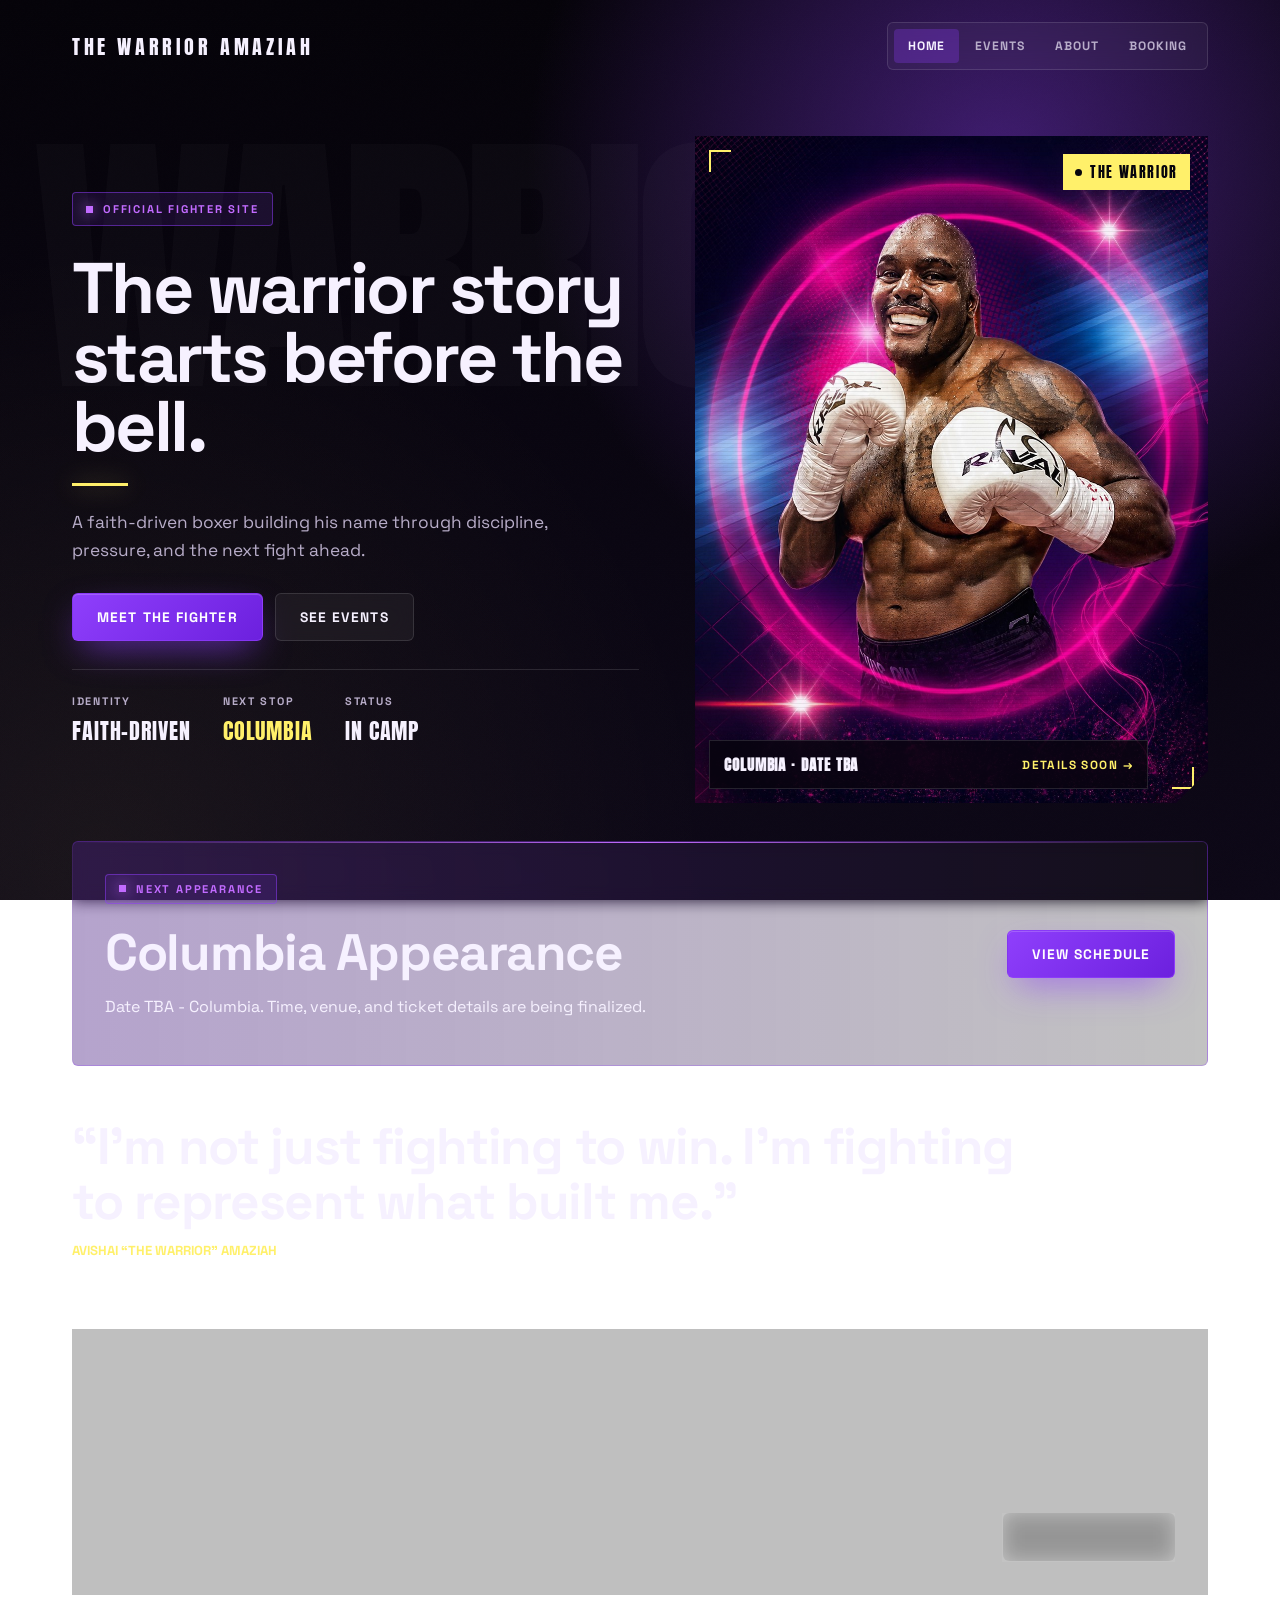
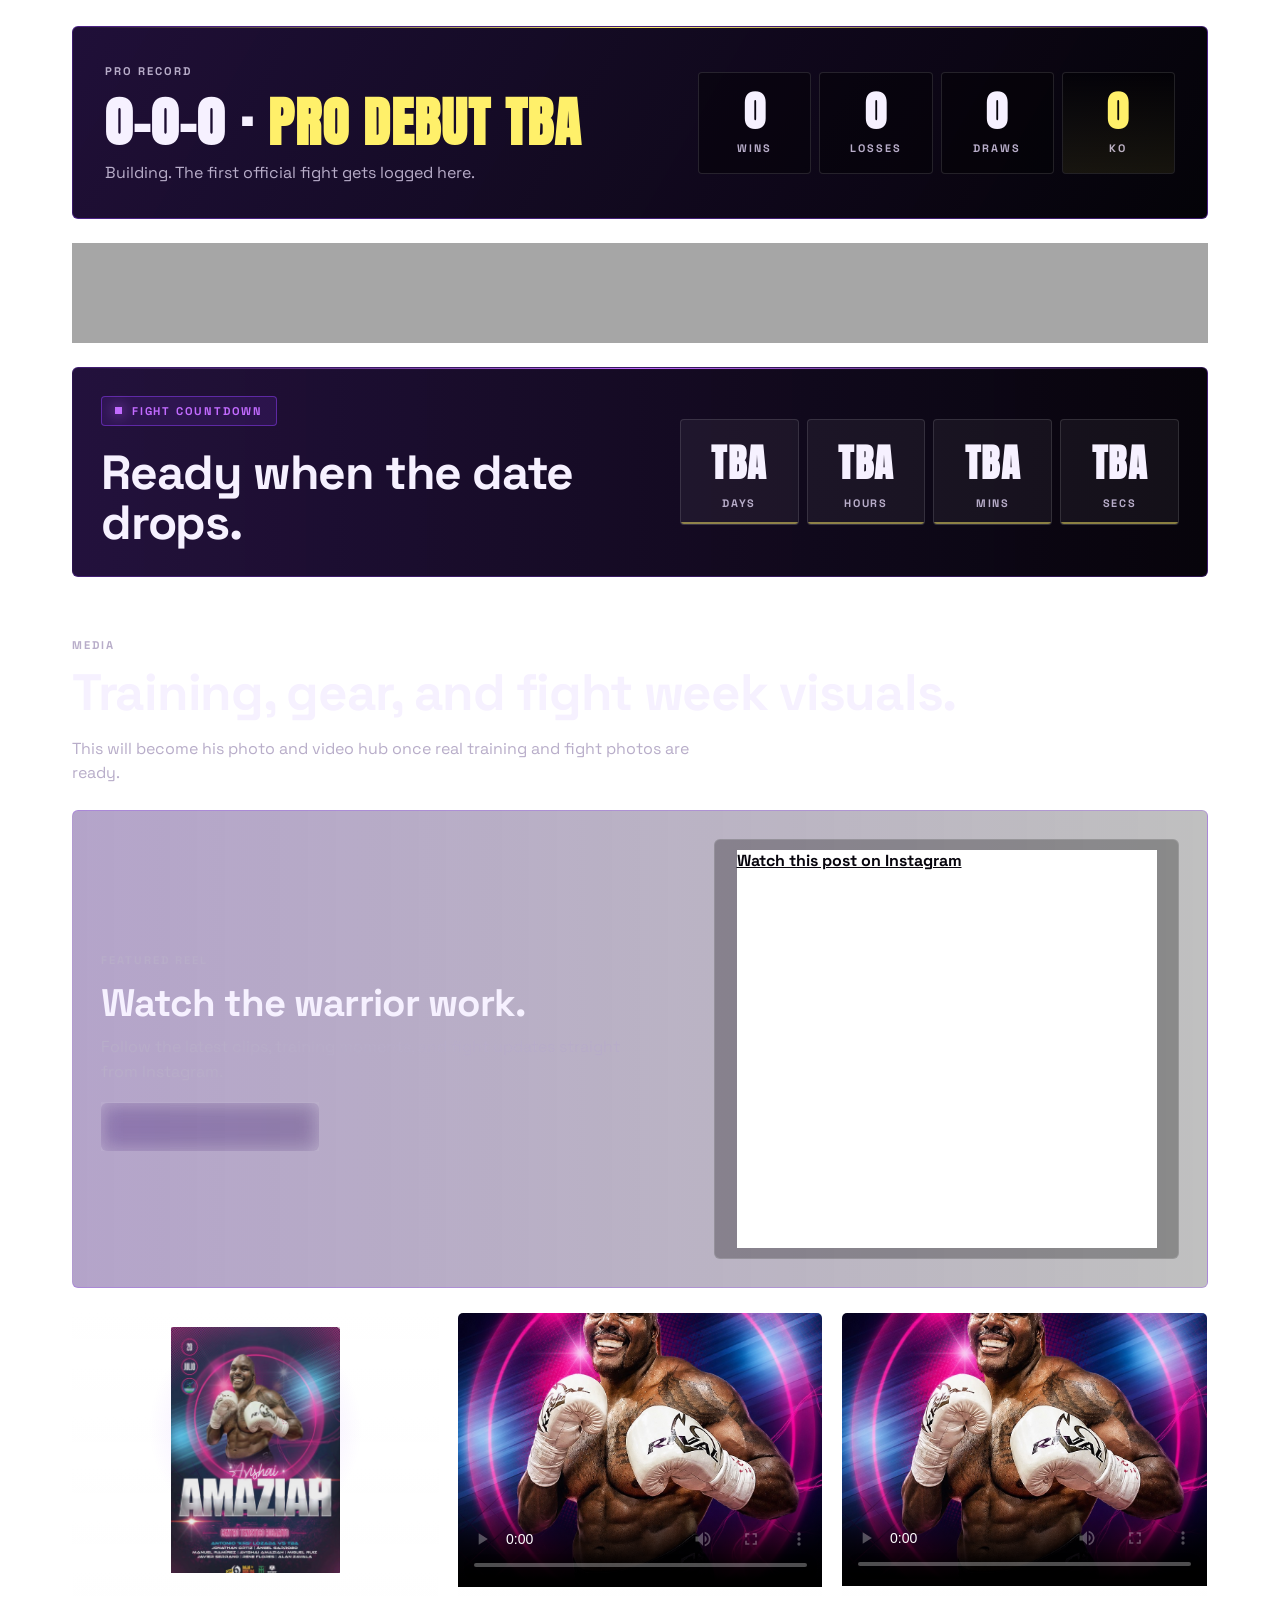
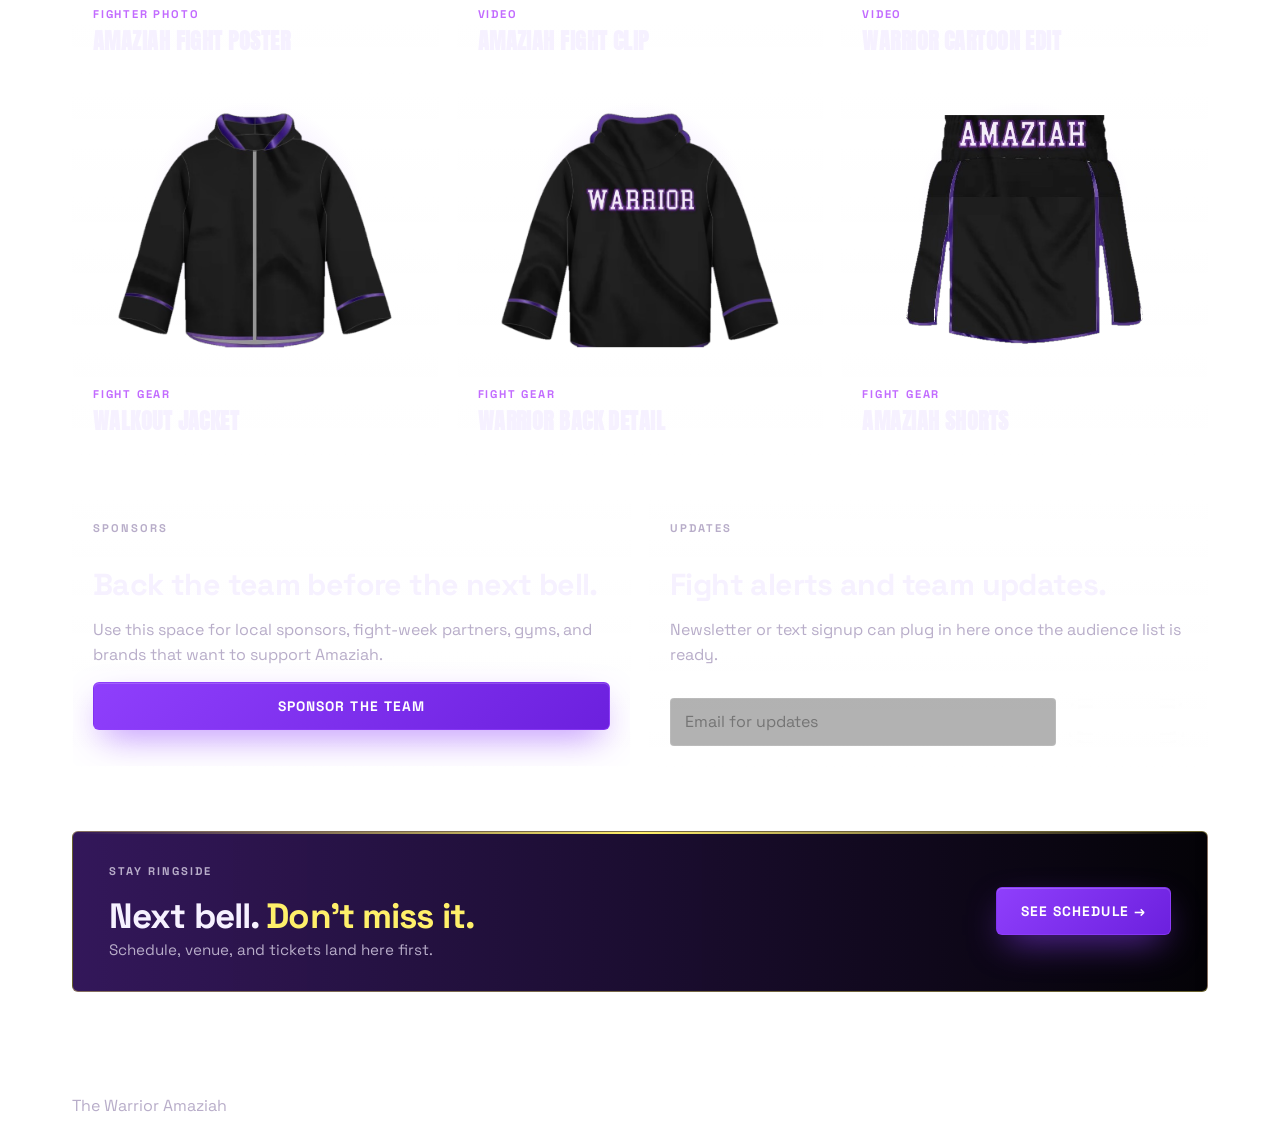
==== index.html @ 8a99f707 "Add clearer Amaziah hero image" ====
<!doctype html>
<html lang="en">
  <head>
    <meta charset="utf-8">
    <meta name="viewport" content="width=device-width, initial-scale=1">
    <title>The Warrior Amaziah | Official Fighter Site</title>
    <meta name="description" content="Official site for The Warrior Amaziah. Upcoming fights, appearances, and booking.">
    <meta property="og:title" content="The Warrior Amaziah | Official Fighter Site">
    <meta property="og:description" content="Follow The Warrior Amaziah for fights, appearances, and booking.">
    <meta property="og:type" content="website">
    <meta property="og:url" content="https://thewarrioramaziah.com/">
    <meta property="og:image" content="https://thewarrioramaziah.com/assets/avishai-amaziah-hero-clear.jpg">
    <meta name="twitter:card" content="summary_large_image">
    <link rel="stylesheet" href="styles.css">
    <script src="site-data.js" defer></script>
    <script src="script.js" defer></script>
  </head>
  <body data-page="home">
    <header class="site-header">
      <a class="brand" href="index.html" data-brand>The Warrior Amaziah</a>
      <nav aria-label="Primary navigation">
        <a href="index.html" aria-current="page">Home</a>
        <a href="events.html">Events</a>
        <a href="about.html">About</a>
        <a href="contact.html">Booking</a>
      </nav>
    </header>

    <main>
      <section class="hero">
        <div class="hero-copy">
          <p class="eyebrow">Official fighter site</p>
          <h1 data-hero-title>The warrior story starts before the bell.</h1>
          <div class="rule"></div>
          <p data-hero-copy>
            A faith-driven boxer building his name through discipline, pressure, and the next fight ahead.
          </p>
          <div class="hero-actions">
            <a class="button primary" href="about.html">Meet the Fighter</a>
            <a class="button ghost" href="events.html">See Events</a>
          </div>
          <div class="meta-row" data-hero-meta></div>
        </div>
        <div class="hero-media" aria-label="Avishai Amaziah fighter portrait">
          <span class="corner-tl" aria-hidden="true"></span>
          <span class="corner-br" aria-hidden="true"></span>
          <span class="live-badge">The Warrior</span>
          <img class="fighter-poster-image" src="assets/avishai-amaziah-hero-clear.jpg" alt="Avishai Amaziah wearing boxing gloves">
          <span data-hero-footplate></span>
        </div>
      </section>

      <section class="split-band priority-event">
        <div>
          <p class="eyebrow">Next appearance</p>
          <h2 data-next-event-title>Columbia appearance TBA</h2>
          <p data-next-event-copy>
            Date and time are being finalized. Check back for tickets and pop-up details.
          </p>
        </div>
        <a class="button primary" href="events.html">View Schedule</a>
      </section>

      <section class="fighter-quote" aria-label="Fighter quote">
        <blockquote>
          “I’m not just fighting to win. I’m fighting to represent what built me.”
        </blockquote>
        <span>Avishai “The Warrior” Amaziah</span>
      </section>

      <section class="story-band">
        <div>
          <p class="eyebrow muted">About the fighter</p>
          <h2>Built on faith. Tested under pressure.</h2>
        </div>
        <p>
          From training days to fight night, this is where fans follow the work, the mission, and the rise.
        </p>
        <a class="button secondary" href="about.html">Read His Story</a>
      </section>

      <section class="record-card" data-record aria-label="Fight record">
        <div data-record-copy></div>
        <div class="record-grid" data-record-grid></div>
      </section>

      <section class="stats-strip" data-stats aria-label="Fighter stats"></section>

      <section class="countdown-band">
        <div>
          <p class="eyebrow">Fight countdown</p>
          <h2>Ready when the date drops.</h2>
        </div>
        <div class="countdown" data-countdown aria-label="Countdown to next event"></div>
      </section>

      <section class="section-intro">
        <p class="eyebrow muted">Media</p>
        <h2>Training, gear, and fight week visuals.</h2>
        <p class="section-note">This will become his photo and video hub once real training and fight photos are ready.</p>
      </section>
      <section class="featured-reel" aria-label="Featured Instagram reel">
        <div>
          <p class="eyebrow muted">Featured Reel</p>
          <h2>Watch the warrior work.</h2>
          <p>Follow the latest clips, training moments, and fight updates straight from Instagram.</p>
          <a class="button secondary" href="https://www.instagram.com/p/C0vFBKnrQHZ/" target="_blank" rel="noopener">Watch on Instagram</a>
        </div>
        <div class="reel-embed">
          <blockquote class="instagram-media" data-instgrm-captioned data-instgrm-permalink="https://www.instagram.com/p/C0vFBKnrQHZ/" data-instgrm-version="14">
            <a href="https://www.instagram.com/p/C0vFBKnrQHZ/" target="_blank" rel="noopener">Watch this post on Instagram</a>
          </blockquote>
        </div>
      </section>
      <section class="media-grid" data-media aria-label="Media gallery"></section>

      <section class="cta-grid" aria-label="Booking and updates">
        <article>
          <p class="eyebrow muted">Sponsors</p>
          <h2>Back the team before the next bell.</h2>
          <p>Use this space for local sponsors, fight-week partners, gyms, and brands that want to support Amaziah.</p>
          <a class="button primary" href="contact.html">Sponsor the Team</a>
        </article>
        <article>
          <p class="eyebrow muted">Updates</p>
          <h2>Fight alerts and team updates.</h2>
          <p>Newsletter or text signup can plug in here once the audience list is ready.</p>
          <form class="signup-form" action="#" aria-label="Fight updates signup">
            <input type="email" placeholder="Email for updates" aria-label="Email for updates">
            <button class="button secondary" type="submit">Join List</button>
          </form>
        </article>
      </section>

      <section class="bell-strip" aria-label="Next event reminder">
        <div class="copy">
          <p class="eyebrow muted">Stay Ringside</p>
          <h2>Next bell. <span class="accent">Don't miss it.</span></h2>
          <p>Schedule, venue, and tickets land here first.</p>
        </div>
        <a class="button primary" href="events.html">See Schedule →</a>
      </section>
    </main>

    <footer class="site-footer">
      <span data-brand>The Warrior Amaziah</span>
      <div class="social-links" data-socials></div>
    </footer>
    <script async src="https://www.instagram.com/embed.js"></script>
  </body>
</html>
---- styles.css ----
@import url('https://fonts.googleapis.com/css2?family=Inter:wght@400;500;600;700;800;900&family=Anton&family=Space+Grotesk:wght@400;500;600;700&display=swap');

:root {
  --bg: #07050d;
  --panel: #12101b;
  --panel-2: #1b1628;
  --text: #f6f1ff;
  --muted: #b8adc9;
  --purple: #8f3ffc;
  --violet: #c26bff;
  --line: rgba(255, 255, 255, 0.12);
  --hot: #fff06a;
  --display: 'Anton', Impact, sans-serif;
  --body: 'Space Grotesk', Inter, ui-sans-serif, system-ui, -apple-system, sans-serif;
}

* { box-sizing: border-box; }
html, body { margin: 0; padding: 0; }

body {
  background:
    radial-gradient(circle at 78% 18%, rgba(143, 63, 252, 0.42), transparent 38%),
    radial-gradient(circle at 8% 95%, rgba(255, 240, 106, 0.06), transparent 42%),
    linear-gradient(180deg, #050309 0%, #0a0612 60%, #0d0817 100%);
  background-attachment: fixed;
  color: var(--text);
  font-family: var(--body);
  letter-spacing: 0;
  min-height: 100vh;
  position: relative;
}

body::before {
  content: '';
  position: fixed;
  inset: 0;
  background-image: url("data:image/svg+xml;utf8,<svg xmlns='http://www.w3.org/2000/svg' width='200' height='200'><filter id='n'><feTurbulence type='fractalNoise' baseFrequency='1.5' stitchTiles='stitch'/></filter><rect width='200' height='200' filter='url(%23n)' opacity='0.5'/></svg>");
  opacity: 0.04;
  pointer-events: none;
  mix-blend-mode: overlay;
  z-index: 1;
}

a { color: inherit; }
img { display: block; max-width: 100%; }

.site-header,
.site-footer {
  align-items: center;
  display: flex;
  flex-wrap: wrap;
  gap: 16px;
  justify-content: space-between;
  margin: 0 auto;
  max-width: 1180px;
  padding: 22px;
  width: 100%;
  position: relative;
  z-index: 5;
}

.brand {
  font-family: var(--display);
  font-size: 1.25rem;
  font-weight: 400;
  letter-spacing: 0.18em;
  text-decoration: none;
  text-transform: uppercase;
}

nav {
  display: flex;
  flex-wrap: wrap;
  gap: 2px;
  justify-content: flex-end;
  padding: 6px;
  background: rgba(255, 255, 255, 0.04);
  border: 1px solid var(--line);
  border-radius: 6px;
  backdrop-filter: blur(10px);
}

nav a {
  color: var(--muted);
  font-size: 0.76rem;
  font-weight: 700;
  letter-spacing: 0.08em;
  text-transform: uppercase;
  text-decoration: none;
  padding: 9px 14px;
  border-radius: 4px;
  transition: background 0.2s, color 0.2s;
}

nav a:hover,
nav a[aria-current="page"] {
  background: rgba(143, 63, 252, 0.28);
  color: var(--text);
}

.site-footer {
  border-top: 1px solid var(--line);
  color: var(--muted);
  margin-top: 40px;
}

.site-footer a,
.social-links a {
  color: var(--muted);
  font-size: 0.85rem;
  font-weight: 600;
  letter-spacing: 0.04em;
  text-decoration: none;
}

.site-footer a:hover,
.social-links a:hover { color: var(--text); }

.social-links { display: flex; flex-wrap: wrap; gap: 18px; }

main {
  margin: 0 auto;
  max-width: 1180px;
  padding: 0 22px 40px;
  position: relative;
  z-index: 2;
}

body[data-page] main::before {
  position: absolute;
  top: 60px;
  left: -1.5%;
  font-family: var(--display);
  font-size: clamp(8rem, 22vw, 22rem);
  line-height: 0.82;
  letter-spacing: -0.045em;
  color: rgba(255, 255, 255, 0.025);
  text-transform: uppercase;
  pointer-events: none;
  white-space: nowrap;
  z-index: 0;
}
body[data-page="home"] main::before { content: 'WARRIOR'; }
body[data-page="about"] main::before { content: 'STORY'; }
body[data-page="events"] main::before { content: 'BELL'; }
body[data-page="contact"] main::before { content: 'BOOK'; }

.hero {
  align-items: center;
  display: grid;
  gap: 56px;
  grid-template-columns: minmax(0, 1.05fr) minmax(280px, 0.95fr);
  min-height: calc(72vh - 60px);
  padding: 44px 0 24px;
  position: relative;
  z-index: 2;
}

.hero h1,
.page-hero h1,
.about-layout h1 {
  font-family: var(--body);
  font-size: clamp(2.8rem, 5.6vw, 5rem);
  font-weight: 700;
  line-height: 0.96;
  letter-spacing: -0.035em;
  margin: 0 0 22px;
  max-width: 820px;
}

.hero p,
.page-hero p,
.about-layout p {
  color: var(--muted);
  font-size: 1.08rem;
  line-height: 1.65;
  max-width: 480px;
  margin: 0 0 28px;
}
.about-layout p { max-width: 580px; }

.rule {
  display: block;
  width: 56px;
  height: 3px;
  background: var(--hot);
  margin: 0 0 22px;
  box-shadow: 0 0 24px rgba(255, 240, 106, 0.45);
}

.page-hero h1::after,
.about-layout h1::after {
  content: '';
  display: block;
  width: 56px;
  height: 3px;
  background: var(--hot);
  margin: 22px 0 0;
  box-shadow: 0 0 24px rgba(255, 240, 106, 0.45);
}

.eyebrow {
  display: inline-flex;
  align-items: center;
  gap: 10px;
  padding: 7px 13px;
  background: rgba(143, 63, 252, 0.12);
  border: 1px solid rgba(143, 63, 252, 0.5);
  border-radius: 4px;
  font-family: var(--body);
  font-size: 0.7rem !important;
  font-weight: 700 !important;
  letter-spacing: 0.16em;
  text-transform: uppercase;
  color: var(--violet) !important;
  margin: 0 0 22px;
}
.eyebrow::before {
  content: '';
  width: 7px;
  height: 7px;
  background: var(--violet);
  box-shadow: 0 0 14px var(--violet);
  animation: pulse 1.6s ease-in-out infinite;
}

.eyebrow.muted {
  display: inline-block;
  background: transparent;
  border: none;
  border-radius: 0;
  padding: 0;
  letter-spacing: 0.18em;
  color: var(--muted) !important;
  margin: 0 0 14px;
}
.eyebrow.muted::before { display: none; }

@keyframes pulse {
  0%, 100% { opacity: 1; }
  50% { opacity: 0.4; }
}

.hero-media {
  position: relative;
  aspect-ratio: 4/5.2;
  background: #0a0612;
  clip-path: polygon(0 0, 100% 0, 100% calc(100% - 32px), calc(100% - 32px) 100%, 0 100%);
  overflow: visible;
  border: none;
}
.hero-media::before {
  content: '';
  position: absolute;
  inset: -3px;
  background: linear-gradient(140deg, var(--purple) 0%, transparent 35%, transparent 70%, var(--hot) 100%);
  opacity: 0.55;
  filter: blur(50px);
  z-index: -1;
}
.hero-media img {
  background: #111;
  min-height: 420px;
  object-fit: cover;
  width: 100%;
  height: 100%;
  position: relative;
  z-index: 0;
}
.hero-media img.fighter-poster-image {
  object-position: center center;
}
.hero-media::after {
  content: '';
  position: absolute;
  inset: 0;
  background: repeating-linear-gradient(0deg, transparent 0, transparent 3px, rgba(0,0,0,0.16) 3px, rgba(0,0,0,0.16) 4px);
  mix-blend-mode: multiply;
  opacity: 0.4;
  pointer-events: none;
  z-index: 1;
  clip-path: polygon(0 0, 100% 0, 100% calc(100% - 32px), calc(100% - 32px) 100%, 0 100%);
}
.hero-media .corner-tl,
.hero-media .corner-br {
  position: absolute;
  width: 22px;
  height: 22px;
  border: 2px solid var(--hot);
  z-index: 3;
  pointer-events: none;
}
.hero-media .corner-tl { top: 14px; left: 14px; border-right: none; border-bottom: none; }
.hero-media .corner-br { bottom: 14px; right: 14px; border-left: none; border-top: none; }

.hero-media .live-badge {
  position: absolute;
  top: 18px;
  right: 18px;
  padding: 8px 12px;
  background: var(--hot);
  color: #07050d;
  font-family: var(--display);
  font-size: 0.85rem;
  letter-spacing: 0.12em;
  text-transform: uppercase;
  z-index: 4;
  display: inline-flex;
  align-items: center;
  gap: 8px;
  border: none;
}
.hero-media .live-badge::before {
  content: '';
  width: 7px;
  height: 7px;
  background: #07050d;
  border-radius: 50%;
  animation: pulse 1.2s ease-in-out infinite;
}
.hero-media > span:not(.corner-tl):not(.corner-br):not(.live-badge) {
  position: absolute;
  bottom: 14px;
  left: 14px;
  right: 60px;
  padding: 12px 14px;
  background: rgba(7, 5, 13, 0.78);
  border: 1px solid rgba(255,255,255,0.12);
  backdrop-filter: blur(20px);
  z-index: 4;
  font-family: var(--display);
  font-size: 0.95rem;
  letter-spacing: 0.06em;
  text-transform: uppercase;
  color: var(--text);
  text-align: left;
  display: flex;
  justify-content: space-between;
  align-items: center;
  gap: 10px;
}
.hero-media > span > a {
  color: var(--hot);
  font-family: var(--body);
  font-size: 0.74rem;
  font-weight: 800;
  letter-spacing: 0.12em;
  text-decoration: none;
}

.meta-row {
  display: flex;
  gap: 32px;
  margin-top: 28px;
  padding-top: 24px;
  border-top: 1px solid var(--line);
  flex-wrap: wrap;
}
.meta-item .k {
  display: block;
  color: var(--muted);
  font-size: 0.68rem;
  font-weight: 700;
  letter-spacing: 0.16em;
  text-transform: uppercase;
  margin-bottom: 6px;
}
.meta-item .v {
  display: block;
  font-family: var(--display);
  font-size: 1.4rem;
  letter-spacing: 0.04em;
  text-transform: uppercase;
}
.meta-item .v.hot { color: var(--hot); }

.hero-actions {
  display: flex;
  flex-wrap: wrap;
  gap: 12px;
}

.button {
  align-items: center;
  border: 1px solid var(--line);
  border-radius: 6px;
  display: inline-flex;
  font-family: var(--body);
  font-weight: 700;
  font-size: 0.86rem;
  letter-spacing: 0.08em;
  text-transform: uppercase;
  justify-content: center;
  min-height: 48px;
  padding: 0 24px;
  text-decoration: none;
  transition: transform 0.2s, box-shadow 0.2s, background 0.2s, border-color 0.2s;
  cursor: pointer;
}

.primary {
  background: linear-gradient(135deg, var(--purple), #6c20de);
  border: 1px solid rgba(143, 63, 252, 0.6);
  color: #ffffff;
  box-shadow:
    0 14px 36px -10px rgba(143, 63, 252, 0.7),
    inset 0 1px 0 rgba(255,255,255,0.18);
}
.primary:hover { transform: translateY(-2px); }

.ghost,
.secondary {
  background: rgba(255, 255, 255, 0.05);
  color: var(--text);
  backdrop-filter: blur(10px);
}
.ghost:hover,
.secondary:hover {
  background: rgba(255, 255, 255, 0.1);
  border-color: rgba(194, 107, 255, 0.4);
}

.preview-badge {
  align-items: center;
  background: rgba(143, 63, 252, 0.18);
  border: 1px solid rgba(143, 63, 252, 0.55);
  border-radius: 4px;
  color: var(--text);
  display: inline-flex;
  font-weight: 700;
  font-size: 0.72rem;
  letter-spacing: 0.14em;
  text-transform: uppercase;
  justify-content: center;
  min-height: 36px;
  padding: 0 12px;
}

.pronunciation-card {
  display: inline-flex;
  align-items: center;
  gap: 12px;
  flex-wrap: wrap;
  padding: 10px 12px 10px 16px;
  background: rgba(143, 63, 252, 0.1);
  border: 1px solid rgba(143, 63, 252, 0.4);
  border-radius: 6px;
  margin: 0 0 24px;
}
.pronunciation-card span {
  color: var(--text);
  font-size: 0.88rem;
  letter-spacing: 0.02em;
}
.pronunciation-card small {
  color: var(--muted);
  flex-basis: 100%;
  font-size: 0.78rem;
  line-height: 1.45;
  max-width: 620px;
}
.pronunciation-card button.button {
  min-height: 36px;
  padding: 0 14px;
  font-size: 0.7rem;
  letter-spacing: 0.1em;
}

.bio-copy {
  white-space: pre-line;
  max-width: 640px !important;
  font-size: 1rem;
  line-height: 1.75;
}

.section-intro,
.page-hero {
  margin-top: 56px;
  position: relative;
  z-index: 2;
}
.page-hero p { margin-top: 18px; }

.section-note {
  color: var(--muted);
  font-size: 1rem;
  line-height: 1.55;
  margin: 16px 0 0;
  max-width: 640px;
}

.section-intro h2,
.split-band h2,
.event-card h2 {
  font-size: clamp(2rem, 4vw, 3.4rem);
  line-height: 1.06;
  letter-spacing: -0.025em;
  margin: 0;
}

.compact { max-width: 920px; }

.split-band,
.story-band,
.contact-panel {
  background:
    linear-gradient(90deg, rgba(143, 63, 252, 0.22), rgba(255,255,255,0.04)),
    rgba(0,0,0,0.25);
  border: 1px solid rgba(143, 63, 252, 0.28);
  border-radius: 6px;
  margin-top: 44px;
  padding: 32px;
  position: relative;
  overflow: hidden;
  backdrop-filter: blur(8px);
}
.split-band::before,
.story-band::before,
.contact-panel::before {
  content: '';
  position: absolute;
  top: 0; left: 0; right: 0;
  height: 1px;
  background: linear-gradient(90deg, transparent, var(--violet), transparent);
}

.split-band {
  align-items: center;
  display: flex;
  flex-wrap: wrap;
  gap: 18px;
  justify-content: space-between;
}

.priority-event {
  margin-top: 14px;
}

.fighter-quote {
  border-bottom: 1px solid rgba(255,255,255,0.12);
  border-top: 1px solid rgba(255,255,255,0.12);
  display: grid;
  gap: 12px;
  margin-top: 26px;
  padding: 26px 0;
}

.fighter-quote blockquote {
  font-size: clamp(1.65rem, 4vw, 3.2rem);
  font-weight: 860;
  letter-spacing: -0.025em;
  line-height: 1.08;
  margin: 0;
  max-width: 980px;
}

.fighter-quote span {
  color: var(--hot);
  font-size: 0.82rem;
  font-weight: 900;
  text-transform: uppercase;
}

.story-band {
  align-items: end;
  display: grid;
  gap: 22px;
  grid-template-columns: minmax(0, 1fr) minmax(260px, 0.78fr) auto;
}
.story-band h2 {
  font-size: clamp(2rem, 4vw, 3.5rem);
  line-height: 1.06;
  letter-spacing: -0.025em;
  margin: 0;
}
.story-band p {
  color: var(--muted);
  line-height: 1.6;
  margin: 0;
}

.contact-panel { padding: 36px; }
.contact-panel h1 { margin-bottom: 18px; }
.contact-panel p { margin-bottom: 24px; }

.proof-strip {
  display: grid;
  gap: 10px;
  grid-template-columns: repeat(3, minmax(0, 1fr));
  margin-top: 18px;
}
.proof-strip div {
  background: rgba(255, 255, 255, 0.04);
  border: 1px solid var(--line);
  border-radius: 6px;
  display: grid;
  gap: 8px;
  padding: 20px;
  position: relative;
  overflow: hidden;
}
.proof-strip div::before {
  content: '';
  position: absolute;
  top: 0; left: 0;
  width: 4px;
  height: 100%;
  background: var(--hot);
  opacity: 0.6;
}
.proof-strip span {
  color: var(--violet);
  font-size: 0.7rem;
  font-weight: 700;
  letter-spacing: 0.16em;
  text-transform: uppercase;
}
.proof-strip strong {
  font-family: var(--display);
  font-size: 1.4rem;
  letter-spacing: 0.02em;
  text-transform: uppercase;
}

.record-card {
  display: grid;
  grid-template-columns: minmax(0, 1fr) minmax(280px, 0.85fr);
  gap: 32px;
  align-items: center;
  background:
    linear-gradient(120deg, rgba(143, 63, 252, 0.18), rgba(0,0,0,0.4)),
    #07050d;
  border: 1px solid rgba(143, 63, 252, 0.4);
  border-radius: 6px;
  margin-top: 32px;
  padding: 32px;
  position: relative;
  overflow: hidden;
}
.record-card::before {
  content: '';
  position: absolute;
  top: 0; left: 0; right: 0;
  height: 1px;
  background: linear-gradient(90deg, transparent, var(--hot), transparent);
}
.record-card h2 {
  font-family: var(--display);
  font-size: clamp(2.2rem, 4.4vw, 3.4rem);
  letter-spacing: 0.02em;
  text-transform: uppercase;
  margin: 0 0 12px;
  line-height: 1;
}
.record-card h2 .accent { color: var(--hot); }
.record-card p {
  color: var(--muted);
  margin: 0;
  line-height: 1.55;
  max-width: 380px;
}
.record-grid {
  display: grid;
  grid-template-columns: repeat(4, 1fr);
  gap: 8px;
}
.record-grid div {
  background: rgba(0, 0, 0, 0.4);
  border: 1px solid var(--line);
  border-radius: 4px;
  padding: 18px 12px;
  text-align: center;
  position: relative;
  overflow: hidden;
}
.record-grid div.hot::after {
  content: '';
  position: absolute;
  inset: 0;
  background: linear-gradient(180deg, transparent, rgba(255, 240, 106, 0.08));
  pointer-events: none;
}
.record-grid strong {
  display: block;
  font-family: var(--display);
  font-size: clamp(1.8rem, 3.5vw, 2.6rem);
  letter-spacing: 0.02em;
  line-height: 1;
}
.record-grid div.hot strong { color: var(--hot); }
.record-grid span {
  display: block;
  margin-top: 8px;
  color: var(--muted);
  font-size: 0.68rem;
  font-weight: 700;
  letter-spacing: 0.18em;
  text-transform: uppercase;
}

.stats-strip {
  display: grid;
  gap: 0;
  grid-template-columns: repeat(4, minmax(0, 1fr));
  margin-top: 24px;
  background: rgba(0, 0, 0, 0.35);
  border: 1px solid rgba(143, 63, 252, 0.28);
  border-radius: 6px;
  backdrop-filter: blur(14px);
  position: relative;
  overflow: hidden;
}
.stats-strip::before {
  content: '';
  position: absolute;
  top: 0; left: 0; right: 0;
  height: 1px;
  background: linear-gradient(90deg, transparent, var(--violet), transparent);
}
.stats-strip div {
  border-right: 1px solid var(--line);
  padding: 22px 24px;
  position: relative;
}
.stats-strip div:last-child { border-right: none; }
.stats-strip span {
  color: var(--muted);
  display: flex;
  align-items: center;
  gap: 8px;
  font-size: 0.68rem;
  font-weight: 700;
  margin-bottom: 10px;
  letter-spacing: 0.16em;
  text-transform: uppercase;
}
.stats-strip span::before {
  content: '';
  width: 4px;
  height: 4px;
  background: var(--hot);
}
.stats-strip strong {
  display: block;
  font-family: var(--display);
  font-size: clamp(1.3rem, 2.4vw, 1.85rem);
  letter-spacing: 0.02em;
  text-transform: uppercase;
  line-height: 1;
}

.fight-poster {
  margin-top: 40px;
  padding: 48px 40px;
  background:
    linear-gradient(135deg, rgba(143, 63, 252, 0.32), rgba(7, 5, 13, 0.7)),
    radial-gradient(circle at 80% 20%, rgba(255, 240, 106, 0.2), transparent 50%),
    #06030c;
  border: 1px solid rgba(143, 63, 252, 0.45);
  border-radius: 6px;
  position: relative;
  overflow: hidden;
  z-index: 2;
}
.fight-poster::before {
  content: '';
  position: absolute;
  top: 0; left: 0; right: 0;
  height: 1px;
  background: linear-gradient(90deg, transparent, var(--hot), transparent);
}
.fight-poster::after {
  content: '';
  position: absolute;
  inset: 0;
  background: repeating-linear-gradient(0deg, transparent 0, transparent 3px, rgba(0,0,0,0.12) 3px, rgba(0,0,0,0.12) 4px);
  mix-blend-mode: multiply;
  opacity: 0.5;
  pointer-events: none;
}
.fight-poster .corner-tl,
.fight-poster .corner-br {
  position: absolute;
  width: 26px;
  height: 26px;
  border: 2px solid var(--hot);
  z-index: 2;
  pointer-events: none;
}
.fight-poster .corner-tl { top: 18px; left: 18px; border-right: none; border-bottom: none; }
.fight-poster .corner-br { bottom: 18px; right: 18px; border-left: none; border-top: none; }
.fight-poster .eyebrow { position: relative; z-index: 2; }
.fight-poster h1 {
  font-family: var(--display);
  font-size: clamp(3.2rem, 8vw, 6.5rem);
  font-weight: 400;
  line-height: 0.92;
  letter-spacing: 0.01em;
  text-transform: uppercase;
  margin: 0 0 16px;
  position: relative;
  z-index: 2;
}
.fight-poster h1::after { display: none; }
.fight-poster .rule { margin-bottom: 28px; position: relative; z-index: 2; }
.fight-poster .fight-poster-meta {
  display: grid;
  grid-template-columns: repeat(3, minmax(0, 1fr));
  gap: 0;
  margin-bottom: 32px;
  background: rgba(0, 0, 0, 0.4);
  border: 1px solid var(--line);
  border-radius: 4px;
  position: relative;
  z-index: 2;
}
.fight-poster .fight-poster-meta > div {
  padding: 18px 22px;
  border-right: 1px solid var(--line);
}
.fight-poster .fight-poster-meta > div:last-child { border-right: none; }
.fight-poster .fight-poster-meta .k {
  display: block;
  color: var(--muted);
  font-size: 0.68rem;
  font-weight: 700;
  letter-spacing: 0.16em;
  text-transform: uppercase;
  margin-bottom: 8px;
}
.fight-poster .fight-poster-meta .v {
  display: block;
  font-family: var(--display);
  font-size: clamp(1.2rem, 2.4vw, 1.7rem);
  letter-spacing: 0.02em;
  text-transform: uppercase;
}
.fight-poster .fight-poster-meta .v.hot { color: var(--hot); }
.fight-poster .countdown { margin-bottom: 28px; position: relative; z-index: 2; }
.fight-poster .button { position: relative; z-index: 2; }

.countdown-band {
  align-items: center;
  background:
    linear-gradient(90deg, rgba(143, 63, 252, 0.18), rgba(0,0,0,0.4)),
    #0b0712;
  border: 1px solid rgba(143, 63, 252, 0.28);
  border-radius: 6px;
  display: grid;
  gap: 24px;
  grid-template-columns: minmax(0, 1fr) minmax(300px, 0.9fr);
  margin-top: 24px;
  padding: 28px;
  position: relative;
  overflow: hidden;
}
.countdown-band::before {
  content: '';
  position: absolute;
  top: 0; left: 0; right: 0;
  height: 1px;
  background: linear-gradient(90deg, transparent, var(--violet), transparent);
}
.countdown-band h2 {
  font-size: clamp(1.8rem, 4vw, 3rem);
  line-height: 1.05;
  letter-spacing: -0.025em;
  margin: 0;
}

.countdown {
  display: grid;
  gap: 8px;
  grid-template-columns: repeat(4, minmax(0, 1fr));
}
.countdown div {
  background: rgba(255, 255, 255, 0.05);
  border: 1px solid var(--line);
  border-radius: 4px;
  padding: 14px 10px;
  text-align: center;
  position: relative;
  overflow: hidden;
}
.countdown div::after {
  content: '';
  position: absolute;
  bottom: 0; left: 0; right: 0;
  height: 2px;
  background: var(--hot);
  opacity: 0.5;
}
.countdown strong {
  display: block;
  font-family: var(--display);
  font-size: clamp(1.4rem, 3vw, 2.4rem);
  letter-spacing: 0.04em;
  margin-bottom: 4px;
}
.countdown span {
  color: var(--muted);
  display: block;
  font-size: 0.68rem;
  font-weight: 700;
  letter-spacing: 0.16em;
  text-transform: uppercase;
}

.fight-poster .countdown div { padding: 18px 12px; }
.fight-poster .countdown strong { font-size: clamp(1.8rem, 3.6vw, 2.8rem); }

.event-list {
  display: grid;
  gap: 14px;
  margin-top: 28px;
}
.event-card {
  align-items: center;
  background: linear-gradient(180deg, rgba(255,255,255,0.04), rgba(255,255,255,0.01));
  border: 1px solid var(--line);
  border-radius: 6px;
  display: grid;
  gap: 18px;
  grid-template-columns: 1fr auto;
  padding: 26px;
  transition: border-color 0.25s, transform 0.25s;
}
.event-card:hover {
  border-color: rgba(143, 63, 252, 0.5);
  transform: translateX(2px);
}
.event-card h2 {
  font-family: var(--body);
  font-weight: 700;
  font-size: clamp(1.4rem, 2.5vw, 1.95rem);
  margin: 8px 0;
  line-height: 1.1;
  letter-spacing: -0.02em;
}
.event-card p {
  color: var(--muted);
  line-height: 1.55;
  margin: 0;
}
.event-type {
  color: var(--violet);
  font-size: 0.7rem;
  font-weight: 700;
  letter-spacing: 0.18em;
  text-transform: uppercase;
}
.event-meta {
  display: grid;
  gap: 6px;
  justify-items: end;
  min-width: 180px;
  font-family: var(--display);
  letter-spacing: 0.04em;
  text-transform: uppercase;
}
.event-meta span {
  color: var(--text);
  font-weight: 400;
  font-size: 1rem;
}
.event-meta a {
  color: var(--hot);
  font-family: var(--body);
  font-weight: 800;
  font-size: 0.78rem;
  letter-spacing: 0.14em;
  text-decoration: none;
  text-transform: uppercase;
  margin-top: 6px;
  display: inline-flex;
  align-items: center;
  gap: 6px;
}
.event-meta a::after {
  content: '→';
  transition: transform 0.2s;
}
.event-meta a:hover::after { transform: translateX(3px); }

.about-layout {
  align-items: center;
  display: grid;
  gap: 48px;
  grid-template-columns: minmax(0, 1fr) minmax(280px, 0.78fr);
  min-height: calc(100vh - 120px);
  position: relative;
  z-index: 2;
  padding: 30px 0;
}

.product-grid,
.media-grid,
.cta-grid {
  display: grid;
  gap: 18px;
  grid-template-columns: repeat(3, minmax(0, 1fr));
  margin-top: 24px;
}
.featured-reel {
  align-items: center;
  background:
    linear-gradient(90deg, rgba(143, 63, 252, 0.2), rgba(255,255,255,0.04)),
    rgba(0,0,0,0.26);
  border: 1px solid rgba(143, 63, 252, 0.28);
  border-radius: 6px;
  display: grid;
  gap: 28px;
  grid-template-columns: minmax(0, 0.78fr) minmax(300px, 0.62fr);
  margin-top: 24px;
  padding: 28px;
}
.featured-reel h2 {
  font-family: var(--body);
  font-size: clamp(1.7rem, 3vw, 2.4rem);
  font-weight: 800;
  letter-spacing: -0.025em;
  line-height: 1.05;
  margin: 0;
}
.featured-reel p {
  color: var(--muted);
  line-height: 1.55;
  margin: 12px 0 18px;
  max-width: 520px;
}
.reel-embed {
  background: rgba(0, 0, 0, 0.28);
  border: 1px solid var(--line);
  border-radius: 6px;
  display: grid;
  justify-items: center;
  min-height: 420px;
  overflow: hidden;
  padding: 10px;
}
.reel-embed .instagram-media {
  background: #fff !important;
  border: 0 !important;
  margin: 0 auto !important;
  max-width: 420px !important;
  min-width: 280px !important;
  width: 100% !important;
}
.reel-embed a {
  color: #07050d;
  font-weight: 800;
}
.product-card,
.media-card,
.cta-grid article {
  background: linear-gradient(180deg, rgba(255,255,255,0.04), rgba(255,255,255,0.01));
  border: 1px solid var(--line);
  border-radius: 6px;
  overflow: hidden;
  transition: border-color 0.25s, transform 0.25s;
}
.product-card:hover,
.media-card:hover,
.cta-grid article:hover {
  border-color: rgba(143, 63, 252, 0.45);
  transform: translateY(-3px);
}
.product-card img,
.media-card img,
.media-card video {
  background:
    radial-gradient(circle at 50% 42%, rgba(143, 63, 252, 0.22), transparent 44%),
    rgba(255,255,255,0.03);
  width: 100%;
}
.product-card img,
.media-card img {
  object-fit: contain;
}
.product-card img {
  aspect-ratio: 1 / 1;
  padding: 18px;
}
.media-card img,
.media-card video {
  aspect-ratio: 4 / 3;
}
.media-card img {
  padding: 14px;
}
.media-card video {
  display: block;
  object-fit: cover;
}
.product-card-body,
.media-card div,
.cta-grid article {
  padding: 20px;
}
.product-card-body {
  display: grid;
  gap: 12px;
}
.product-card span,
.media-card span {
  color: var(--violet);
  display: block;
  font-size: 0.7rem;
  font-weight: 700;
  margin-bottom: 8px;
  letter-spacing: 0.16em;
  text-transform: uppercase;
}
.product-card h3,
.media-card h3 {
  font-family: var(--display);
  font-size: 1.4rem;
  letter-spacing: 0.02em;
  text-transform: uppercase;
  line-height: 1.1;
  margin: 0;
}
.product-card p {
  color: var(--muted);
  line-height: 1.55;
  margin: 0;
}
.cta-grid {
  grid-template-columns: repeat(2, minmax(0, 1fr));
  margin-top: 44px;
}
.cta-grid article {
  display: grid;
  gap: 14px;
  align-content: start;
}
.cta-grid h2 {
  font-family: var(--body);
  font-size: clamp(1.4rem, 2.4vw, 1.9rem);
  letter-spacing: -0.02em;
  font-weight: 700;
  margin: 0;
}
.cta-grid p {
  color: var(--muted);
  line-height: 1.55;
  margin: 0;
}

.contact-form {
  display: grid;
  gap: 12px;
  grid-template-columns: repeat(2, minmax(0, 1fr));
}
.contact-form label,
.contact-form label:last-of-type,
.form-message {
  grid-column: 1 / -1;
}
.contact-form input,
.contact-form select,
.contact-form textarea {
  background: rgba(0, 0, 0, 0.3);
  border: 1px solid var(--line);
  border-radius: 4px;
  color: var(--text);
  font: inherit;
  font-family: var(--body);
  min-height: 48px;
  padding: 0 14px;
  width: 100%;
  transition: border-color 0.2s, background 0.2s;
}
.contact-form input:focus,
.contact-form select:focus,
.contact-form textarea:focus {
  outline: none;
  border-color: var(--violet);
  background: rgba(0, 0, 0, 0.45);
}
.contact-form textarea {
  min-height: 120px;
  padding: 12px 14px;
  resize: vertical;
}
.contact-form label {
  color: var(--muted);
  display: grid;
  font-weight: 600;
  font-size: 0.8rem;
  letter-spacing: 0.1em;
  text-transform: uppercase;
  gap: 8px;
}
.form-message {
  color: var(--hot);
  font-weight: 700;
  font-size: 0.9rem;
  letter-spacing: 0.04em;
}
.signup-form {
  display: grid;
  gap: 10px;
  grid-template-columns: minmax(0, 1fr) auto;
  margin-top: 16px;
}
.signup-form input {
  background: rgba(0, 0, 0, 0.3);
  border: 1px solid var(--line);
  border-radius: 4px;
  color: var(--text);
  font: inherit;
  font-family: var(--body);
  min-height: 48px;
  padding: 0 14px;
}
.signup-form input:focus {
  outline: none;
  border-color: var(--violet);
}
.public-form-card { margin-top: 44px; }

.bell-strip {
  margin-top: 64px;
  padding: 32px 36px;
  background:
    linear-gradient(90deg, rgba(143, 63, 252, 0.32), rgba(0,0,0,0.5)),
    #07050d;
  border: 1px solid rgba(255, 240, 106, 0.4);
  border-radius: 6px;
  display: flex;
  align-items: center;
  justify-content: space-between;
  gap: 24px;
  flex-wrap: wrap;
  position: relative;
  overflow: hidden;
  z-index: 2;
}
.bell-strip::before {
  content: '';
  position: absolute;
  top: 0; left: 0; right: 0;
  height: 2px;
  background: linear-gradient(90deg, transparent, var(--hot), transparent);
}
.bell-strip h2 {
  font-family: var(--body);
  font-size: clamp(1.6rem, 3vw, 2.2rem);
  margin: 0;
  line-height: 1.05;
  letter-spacing: -0.025em;
  font-weight: 700;
}
.bell-strip h2 .accent { color: var(--hot); }
.bell-strip .copy { display: grid; gap: 6px; }
.bell-strip p {
  color: var(--muted);
  margin: 0;
  font-size: 0.95rem;
  max-width: 480px;
}

.hero.not-found h1 { font-size: clamp(2.4rem, 5vw, 4rem); }

@media (max-width: 820px) {
  .site-header,
  .site-footer {
    align-items: flex-start;
    flex-direction: column;
  }
  nav { justify-content: flex-start; width: 100%; }
  .hero,
  .about-layout,
  .story-band,
  .event-card,
  .countdown-band,
  .record-card { grid-template-columns: 1fr; }
  .hero { min-height: auto; padding-top: 28px; gap: 32px; }
  .hero-media { aspect-ratio: 4/4.6; }
  .hero-media img,
  .about-layout img { min-height: 300px; }
  .proof-strip,
  .product-grid,
  .featured-reel,
  .media-grid,
  .cta-grid,
  .signup-form,
  .contact-form { grid-template-columns: 1fr; }
  .stats-strip,
  .record-grid,
  .fight-poster .fight-poster-meta { grid-template-columns: 1fr 1fr; }
  .stats-strip div,
  .fight-poster .fight-poster-meta > div {
    border-right: 1px solid var(--line);
    border-bottom: 1px solid var(--line);
  }
  .stats-strip div:nth-child(2n),
  .fight-poster .fight-poster-meta > div:nth-child(2n) { border-right: none; }
  .stats-strip div:nth-last-child(-n+2),
  .fight-poster .fight-poster-meta > div:nth-last-child(-n+2) { border-bottom: none; }
  .event-meta { justify-items: start; min-width: 0; }
  .meta-row { gap: 24px; }
  body[data-page] main::before { font-size: 8rem; top: 100px; }
  .fight-poster { padding: 36px 24px; }
  .bell-strip { padding: 24px 22px; }
}

@media (max-width: 520px) {
  .countdown,
  .record-grid { grid-template-columns: repeat(2, 1fr); }
}
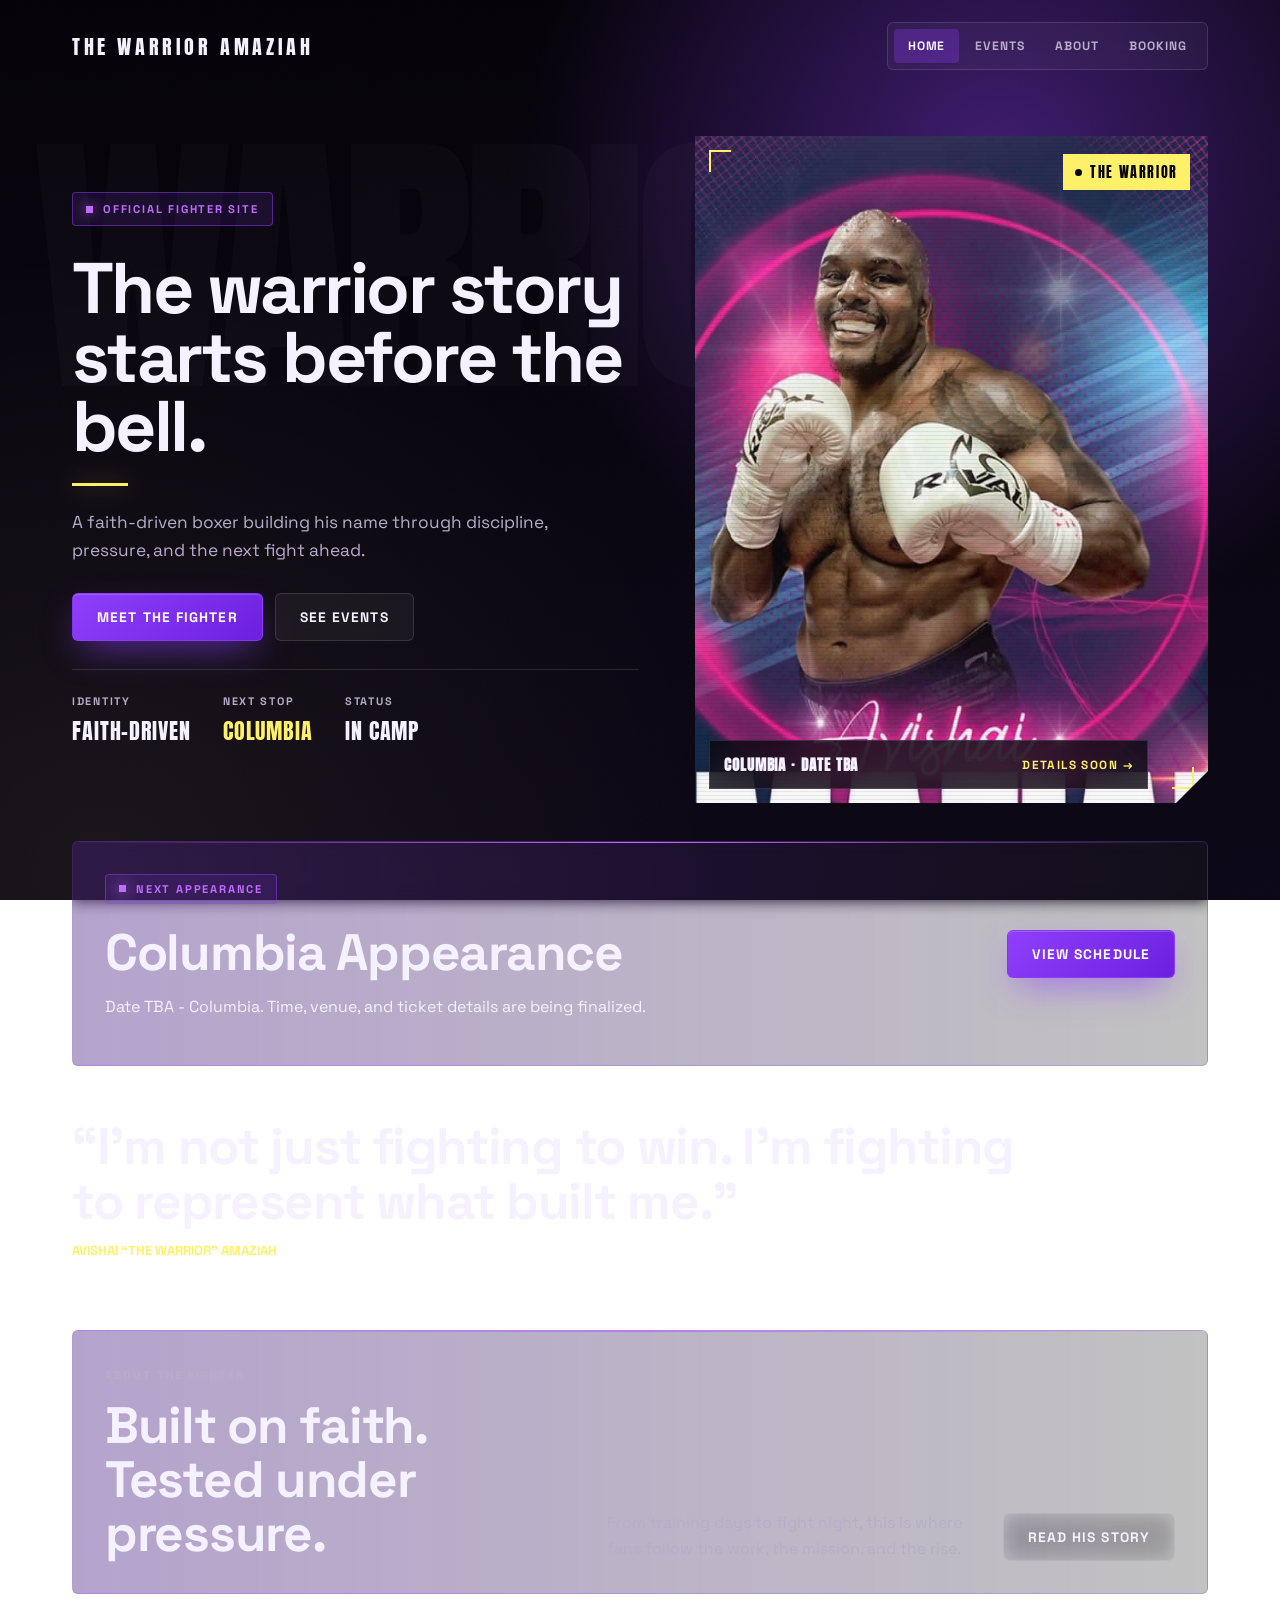
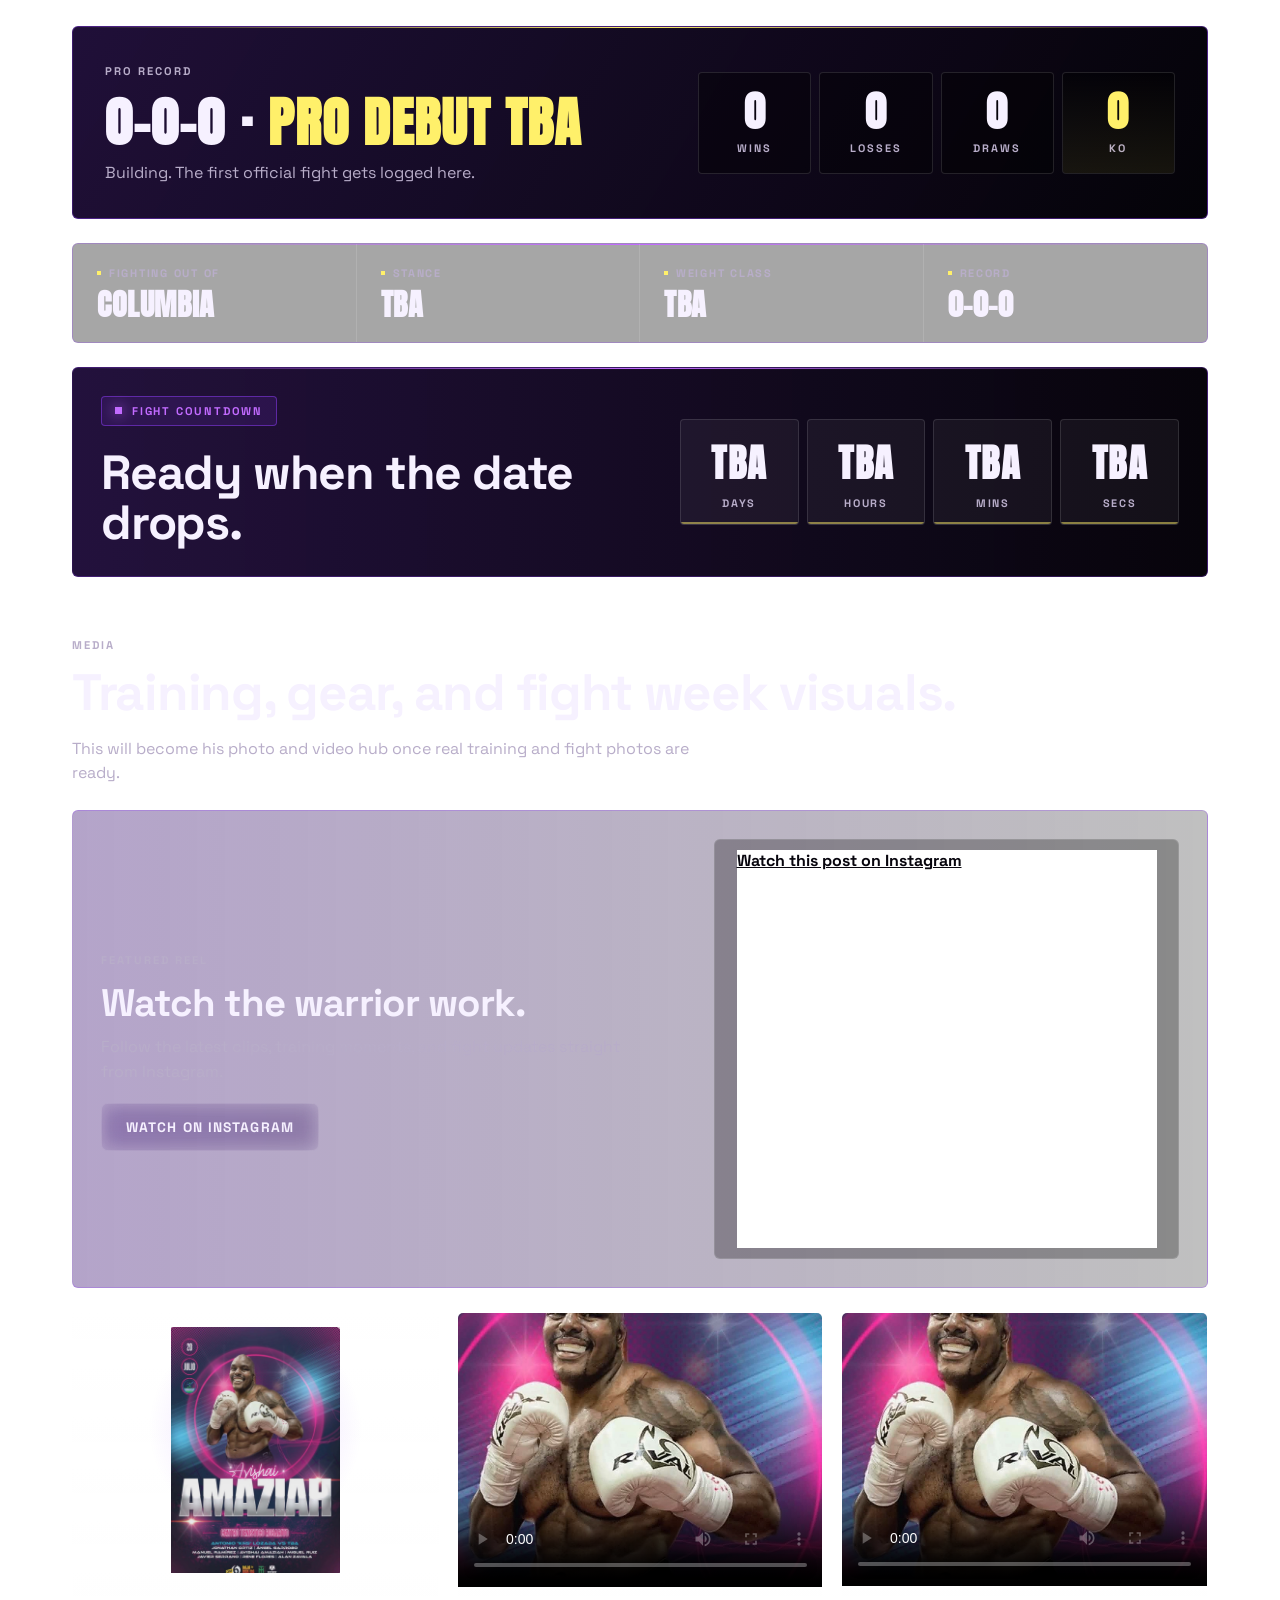
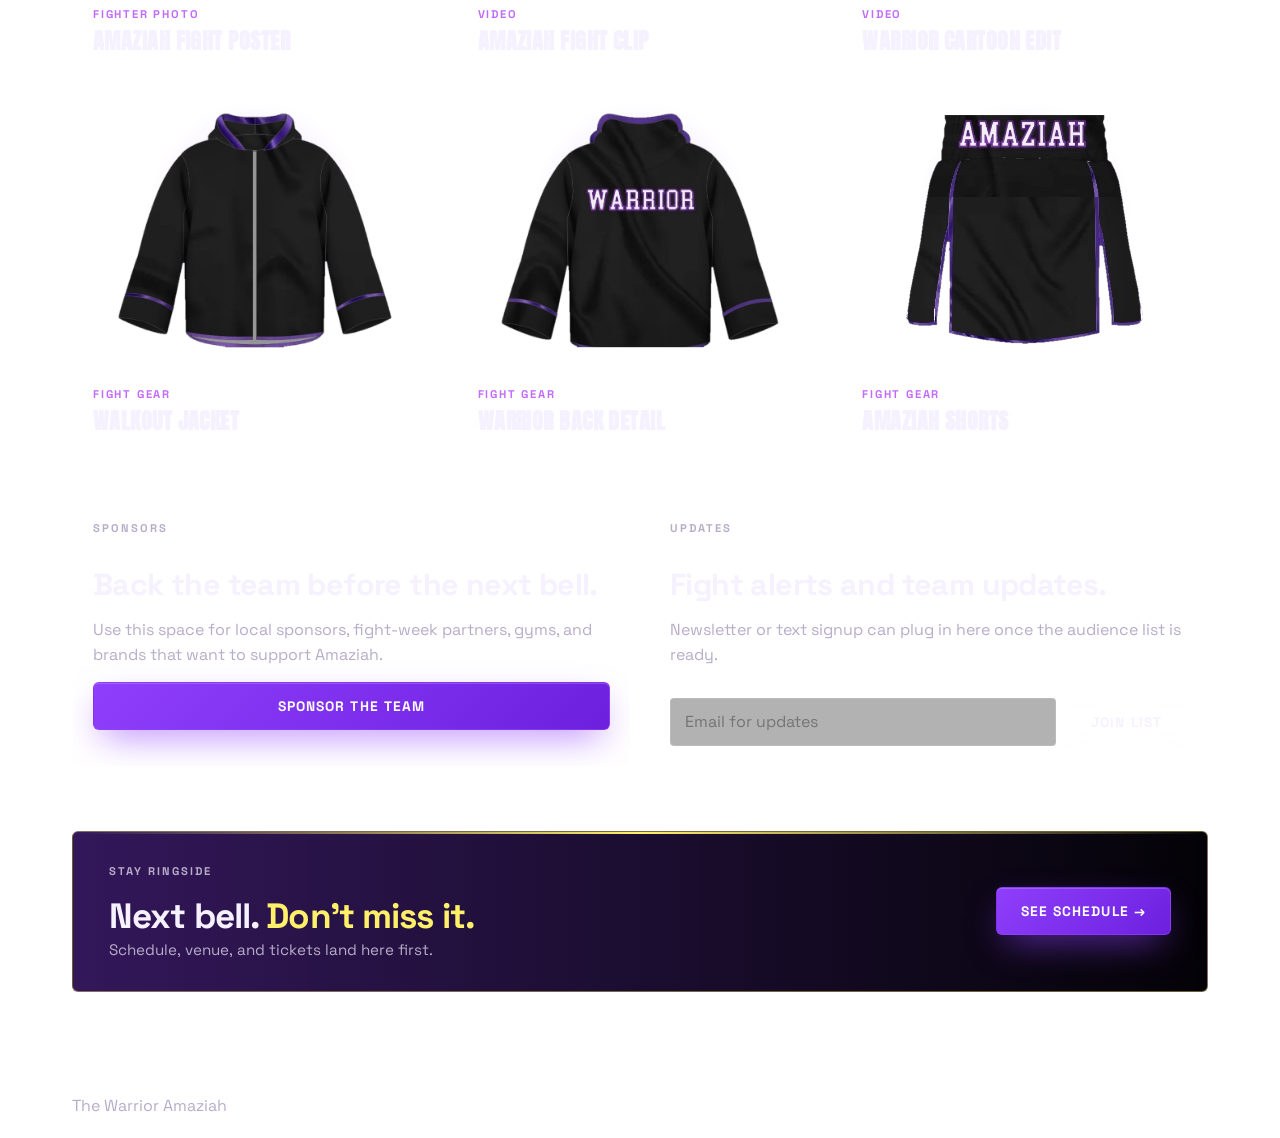
==== commit f330691e: "Use natural Amaziah hero crop" ====
--- a/index.html
+++ b/index.html
@@ -9,7 +9,7 @@
     <meta property="og:description" content="Follow The Warrior Amaziah for fights, appearances, and booking.">
     <meta property="og:type" content="website">
     <meta property="og:url" content="https://thewarrioramaziah.com/">
-    <meta property="og:image" content="https://thewarrioramaziah.com/assets/avishai-amaziah-hero-clear.jpg">
+    <meta property="og:image" content="https://thewarrioramaziah.com/assets/avishai-amaziah-hero-natural.jpg">
     <meta name="twitter:card" content="summary_large_image">
     <link rel="stylesheet" href="styles.css">
     <script src="site-data.js" defer></script>
@@ -45,7 +45,7 @@
           <span class="corner-tl" aria-hidden="true"></span>
           <span class="corner-br" aria-hidden="true"></span>
           <span class="live-badge">The Warrior</span>
-          <img class="fighter-poster-image" src="assets/avishai-amaziah-hero-clear.jpg" alt="Avishai Amaziah wearing boxing gloves">
+          <img class="fighter-poster-image" src="assets/avishai-amaziah-hero-natural.jpg" alt="Avishai Amaziah wearing boxing gloves">
           <span data-hero-footplate></span>
         </div>
       </section>
--- a/styles.css
+++ b/styles.css
@@ -268,7 +268,7 @@
   z-index: 0;
 }
 .hero-media img.fighter-poster-image {
-  object-position: center center;
+  object-position: center top;
 }
 .hero-media::after {
   content: '';
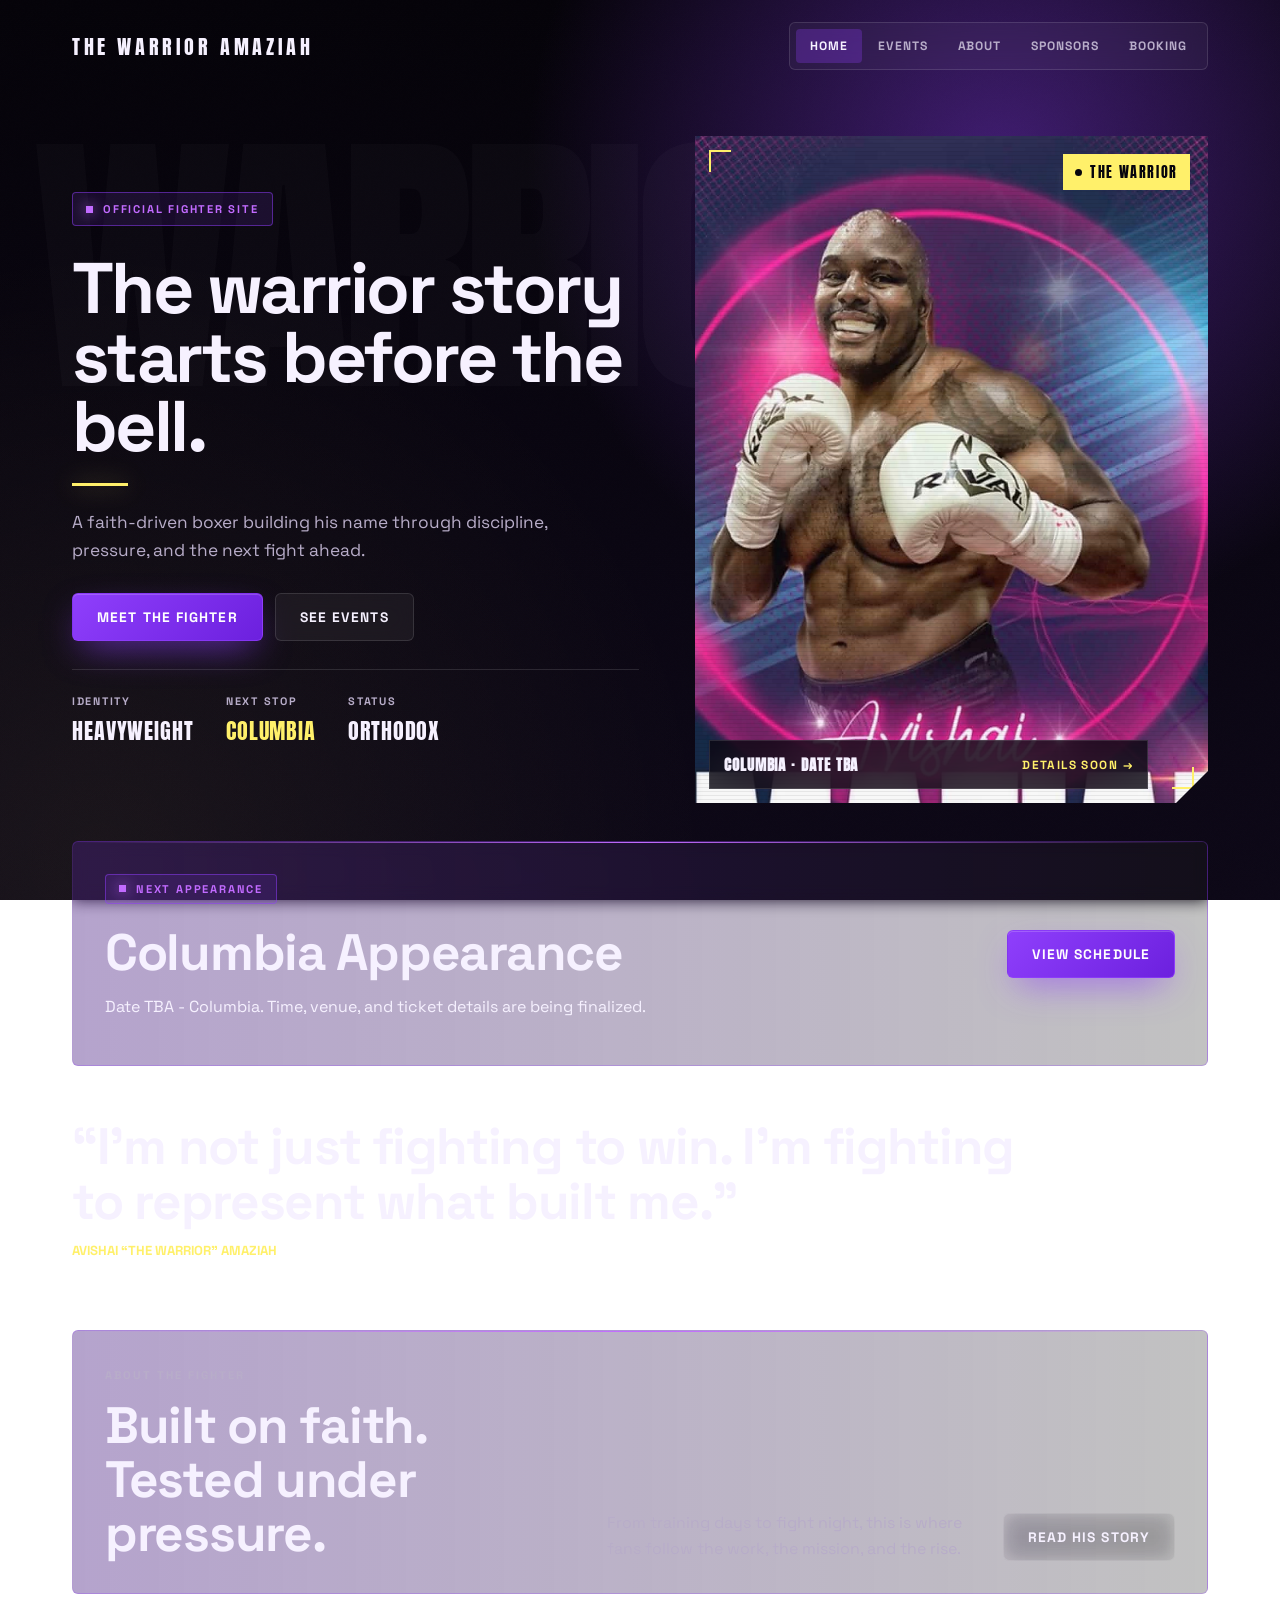
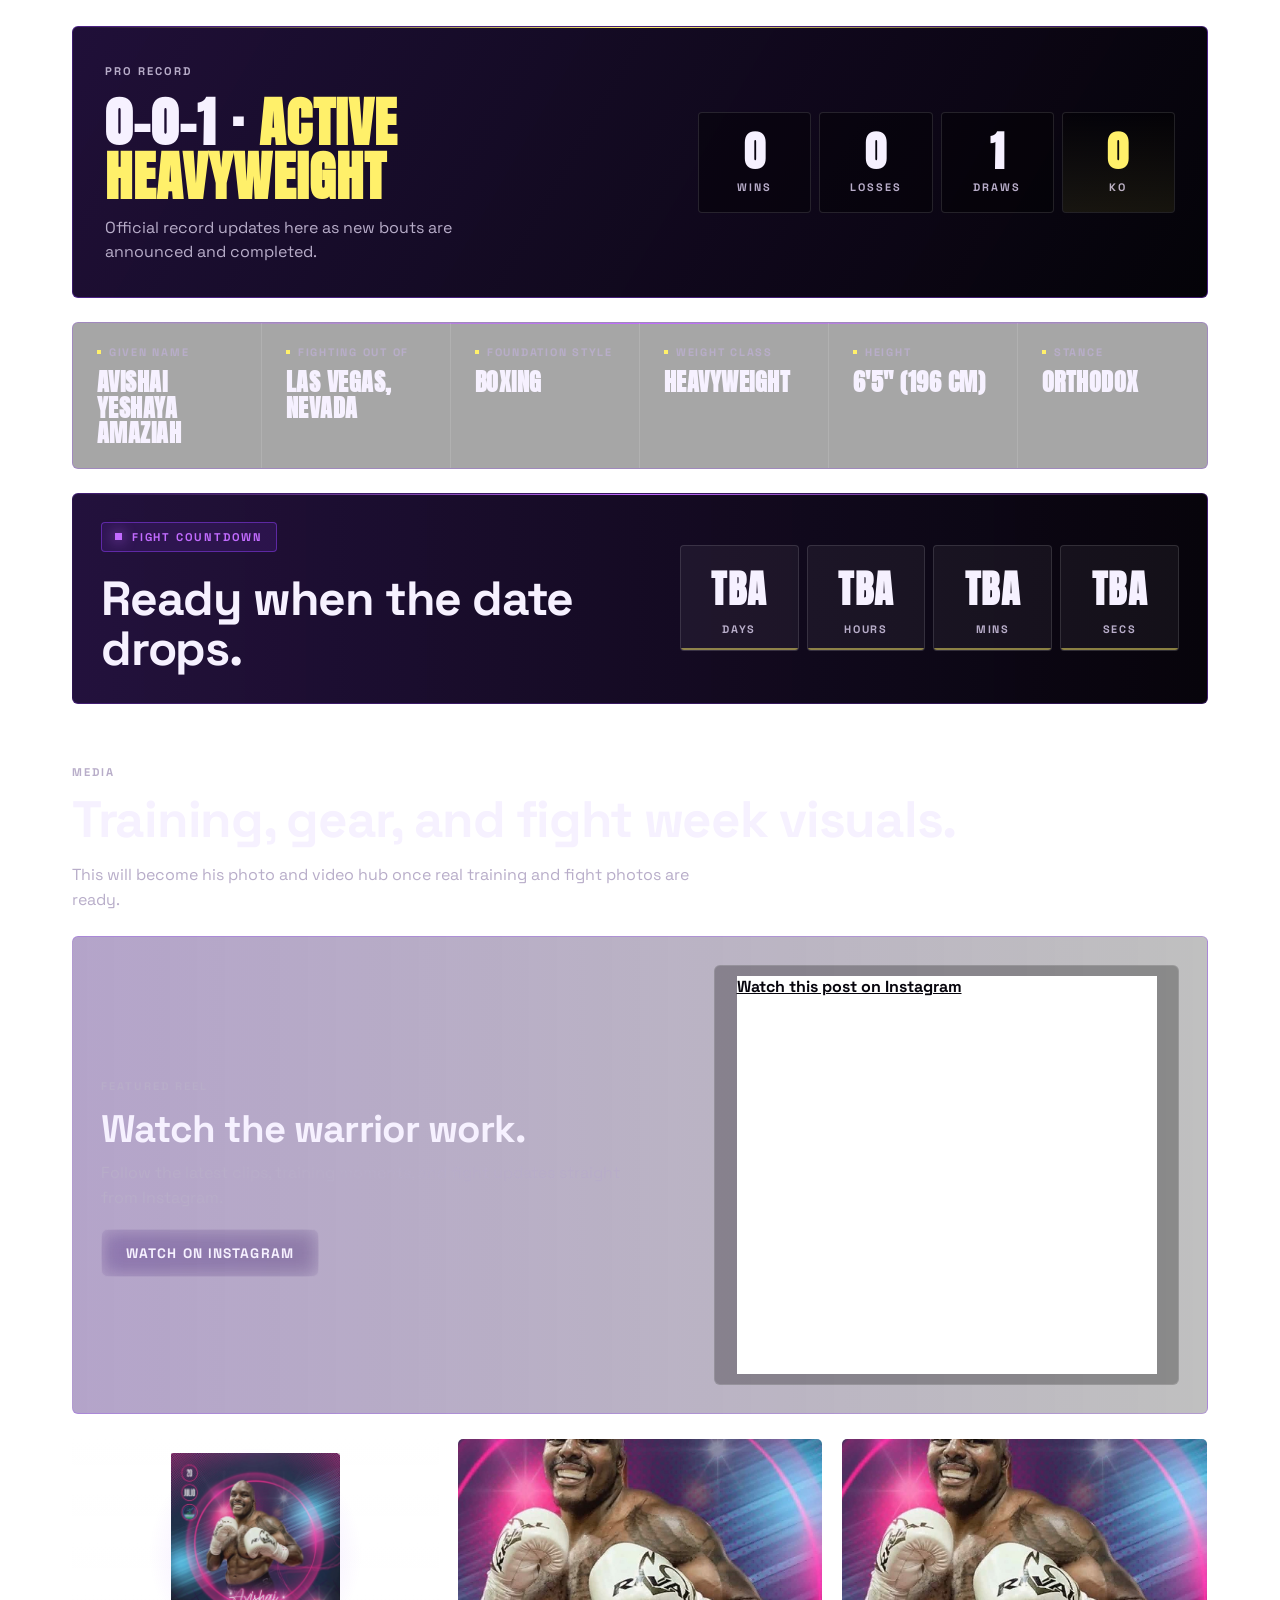
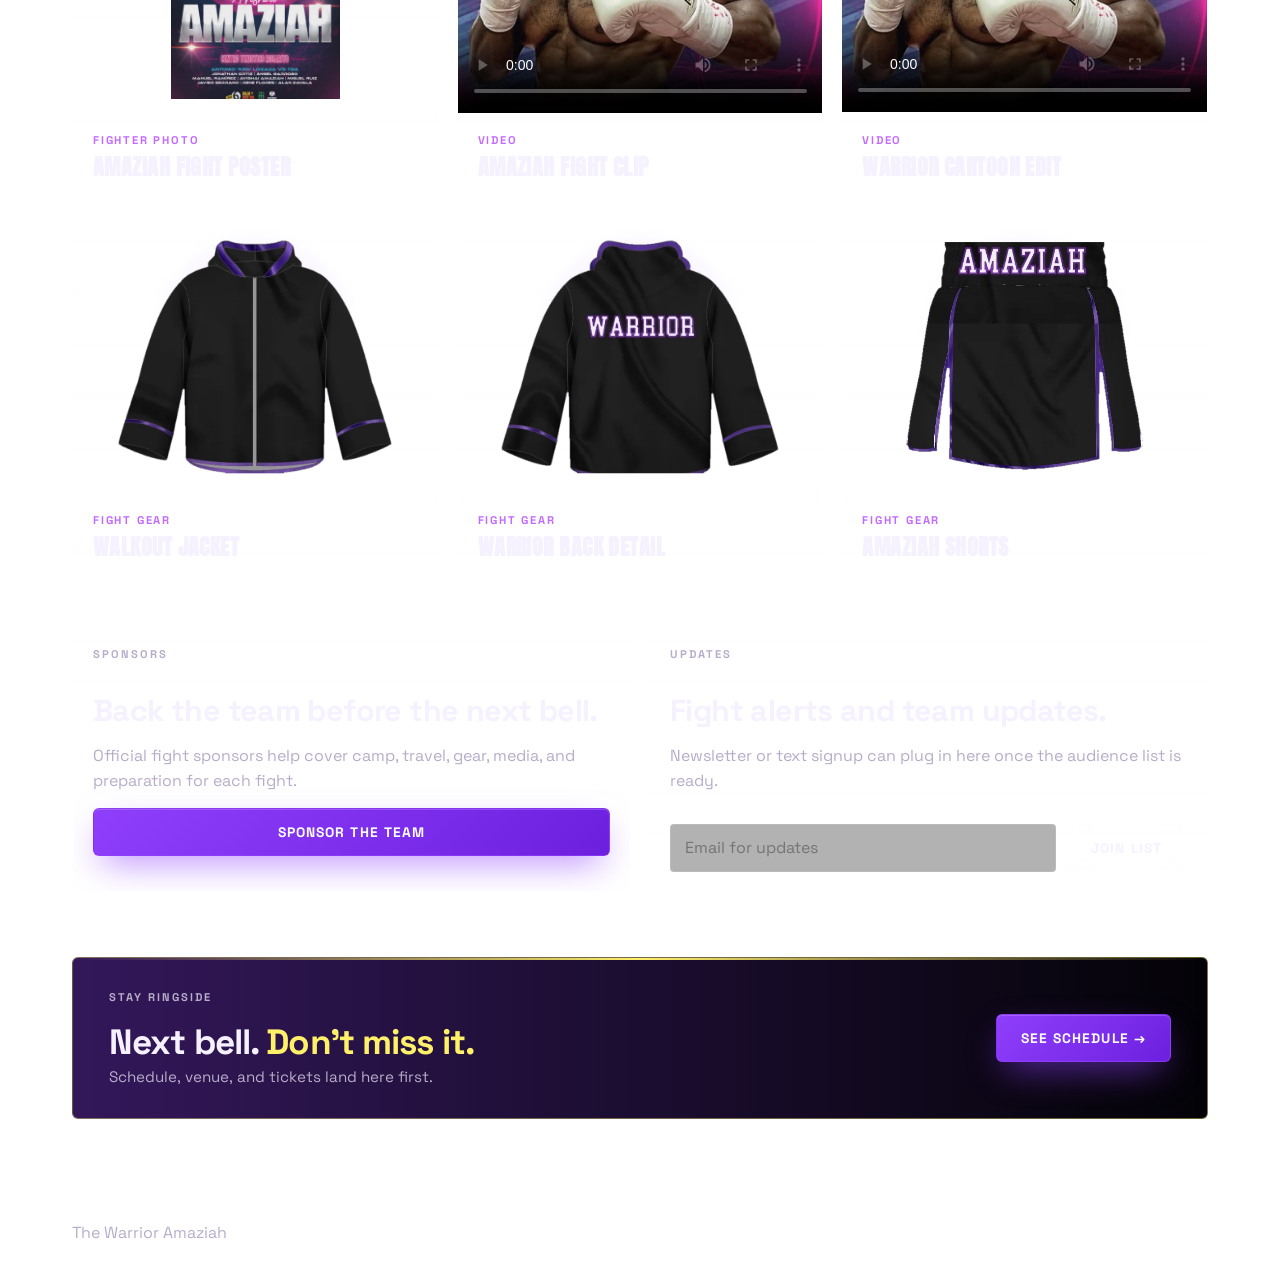
==== commit fd91f7f8: "Add fight sponsor page" ====
--- a/index.html
+++ b/index.html
@@ -22,6 +22,7 @@
         <a href="index.html" aria-current="page">Home</a>
         <a href="events.html">Events</a>
         <a href="about.html">About</a>
+        <a href="sponsors.html">Sponsors</a>
         <a href="contact.html">Booking</a>
       </nav>
     </header>
@@ -118,8 +119,8 @@
         <article>
           <p class="eyebrow muted">Sponsors</p>
           <h2>Back the team before the next bell.</h2>
-          <p>Use this space for local sponsors, fight-week partners, gyms, and brands that want to support Amaziah.</p>
-          <a class="button primary" href="contact.html">Sponsor the Team</a>
+          <p>Official fight sponsors help cover camp, travel, gear, media, and preparation for each fight.</p>
+          <a class="button primary" href="sponsors.html">Sponsor the Team</a>
         </article>
         <article>
           <p class="eyebrow muted">Updates</p>
--- a/styles.css
+++ b/styles.css
@@ -144,6 +144,7 @@
 body[data-page="about"] main::before { content: 'STORY'; }
 body[data-page="events"] main::before { content: 'BELL'; }
 body[data-page="contact"] main::before { content: 'BOOK'; }
+body[data-page="sponsors"] main::before { content: 'SPONSOR'; }
 
 .hero {
   align-items: center;
@@ -701,7 +702,7 @@
 .stats-strip {
   display: grid;
   gap: 0;
-  grid-template-columns: repeat(4, minmax(0, 1fr));
+  grid-template-columns: repeat(auto-fit, minmax(170px, 1fr));
   margin-top: 24px;
   background: rgba(0, 0, 0, 0.35);
   border: 1px solid rgba(143, 63, 252, 0.28);
@@ -743,10 +744,10 @@
 .stats-strip strong {
   display: block;
   font-family: var(--display);
-  font-size: clamp(1.3rem, 2.4vw, 1.85rem);
+  font-size: clamp(1.12rem, 1.9vw, 1.65rem);
   letter-spacing: 0.02em;
   text-transform: uppercase;
-  line-height: 1;
+  line-height: 1.05;
 }
 
 .fight-poster {
@@ -1220,6 +1221,117 @@
 }
 .public-form-card { margin-top: 44px; }
 
+.sponsor-hero {
+  align-items: center;
+  display: grid;
+  gap: 38px;
+  grid-template-columns: minmax(0, 1fr) minmax(280px, 380px);
+  margin-top: 56px;
+  position: relative;
+  z-index: 2;
+}
+.sponsor-hero h1 {
+  font-family: var(--body);
+  font-size: clamp(2.7rem, 5.4vw, 5rem);
+  font-weight: 700;
+  letter-spacing: -0.035em;
+  line-height: 0.96;
+  margin: 0 0 22px;
+  max-width: 820px;
+}
+.sponsor-hero h1::after {
+  content: '';
+  display: block;
+  width: 56px;
+  height: 3px;
+  background: var(--hot);
+  margin: 22px 0 0;
+  box-shadow: 0 0 24px rgba(255, 240, 106, 0.45);
+}
+.sponsor-hero p,
+.sponsor-use p {
+  color: var(--muted);
+  font-size: 1.05rem;
+  line-height: 1.65;
+  max-width: 620px;
+}
+.sponsor-price-card {
+  background:
+    linear-gradient(180deg, rgba(143, 63, 252, 0.28), rgba(255, 255, 255, 0.04)),
+    rgba(0, 0, 0, 0.38);
+  border: 1px solid rgba(255, 240, 106, 0.35);
+  border-radius: 6px;
+  padding: 30px;
+  position: relative;
+  overflow: hidden;
+}
+.sponsor-price-card::before {
+  content: '';
+  position: absolute;
+  top: 0;
+  left: 0;
+  right: 0;
+  height: 2px;
+  background: linear-gradient(90deg, transparent, var(--hot), transparent);
+}
+.sponsor-price-card span,
+.sponsor-grid span {
+  color: var(--hot);
+  display: block;
+  font-size: 0.72rem;
+  font-weight: 800;
+  letter-spacing: 0.16em;
+  text-transform: uppercase;
+}
+.sponsor-price-card strong {
+  display: block;
+  font-family: var(--display);
+  font-size: clamp(4rem, 8vw, 6.5rem);
+  font-weight: 400;
+  letter-spacing: 0.01em;
+  line-height: 1;
+  margin: 12px 0 18px;
+}
+.sponsor-price-card p {
+  color: var(--muted);
+  line-height: 1.55;
+  margin: 0;
+}
+.sponsor-grid {
+  display: grid;
+  gap: 16px;
+  grid-template-columns: repeat(4, minmax(0, 1fr));
+  margin-top: 44px;
+  position: relative;
+  z-index: 2;
+}
+.sponsor-grid article {
+  background: linear-gradient(180deg, rgba(255,255,255,0.04), rgba(255,255,255,0.01));
+  border: 1px solid var(--line);
+  border-radius: 6px;
+  display: grid;
+  gap: 12px;
+  padding: 22px;
+}
+.sponsor-grid h2 {
+  font-family: var(--body);
+  font-size: 1.2rem;
+  font-weight: 800;
+  letter-spacing: -0.02em;
+  line-height: 1.1;
+  margin: 0;
+}
+.sponsor-grid p {
+  color: var(--muted);
+  line-height: 1.55;
+  margin: 0;
+}
+.form-title {
+  font-size: clamp(1.6rem, 3vw, 2.2rem);
+  letter-spacing: -0.02em;
+  margin: 0 0 18px;
+}
+
 .bell-strip {
   margin-top: 64px;
   padding: 32px 36px;
@@ -1272,6 +1384,7 @@
   nav { justify-content: flex-start; width: 100%; }
   .hero,
   .about-layout,
+  .sponsor-hero,
   .story-band,
   .event-card,
   .countdown-band,
@@ -1284,6 +1397,7 @@
   .product-grid,
   .featured-reel,
   .media-grid,
+  .sponsor-grid,
   .cta-grid,
   .signup-form,
   .contact-form { grid-template-columns: 1fr; }
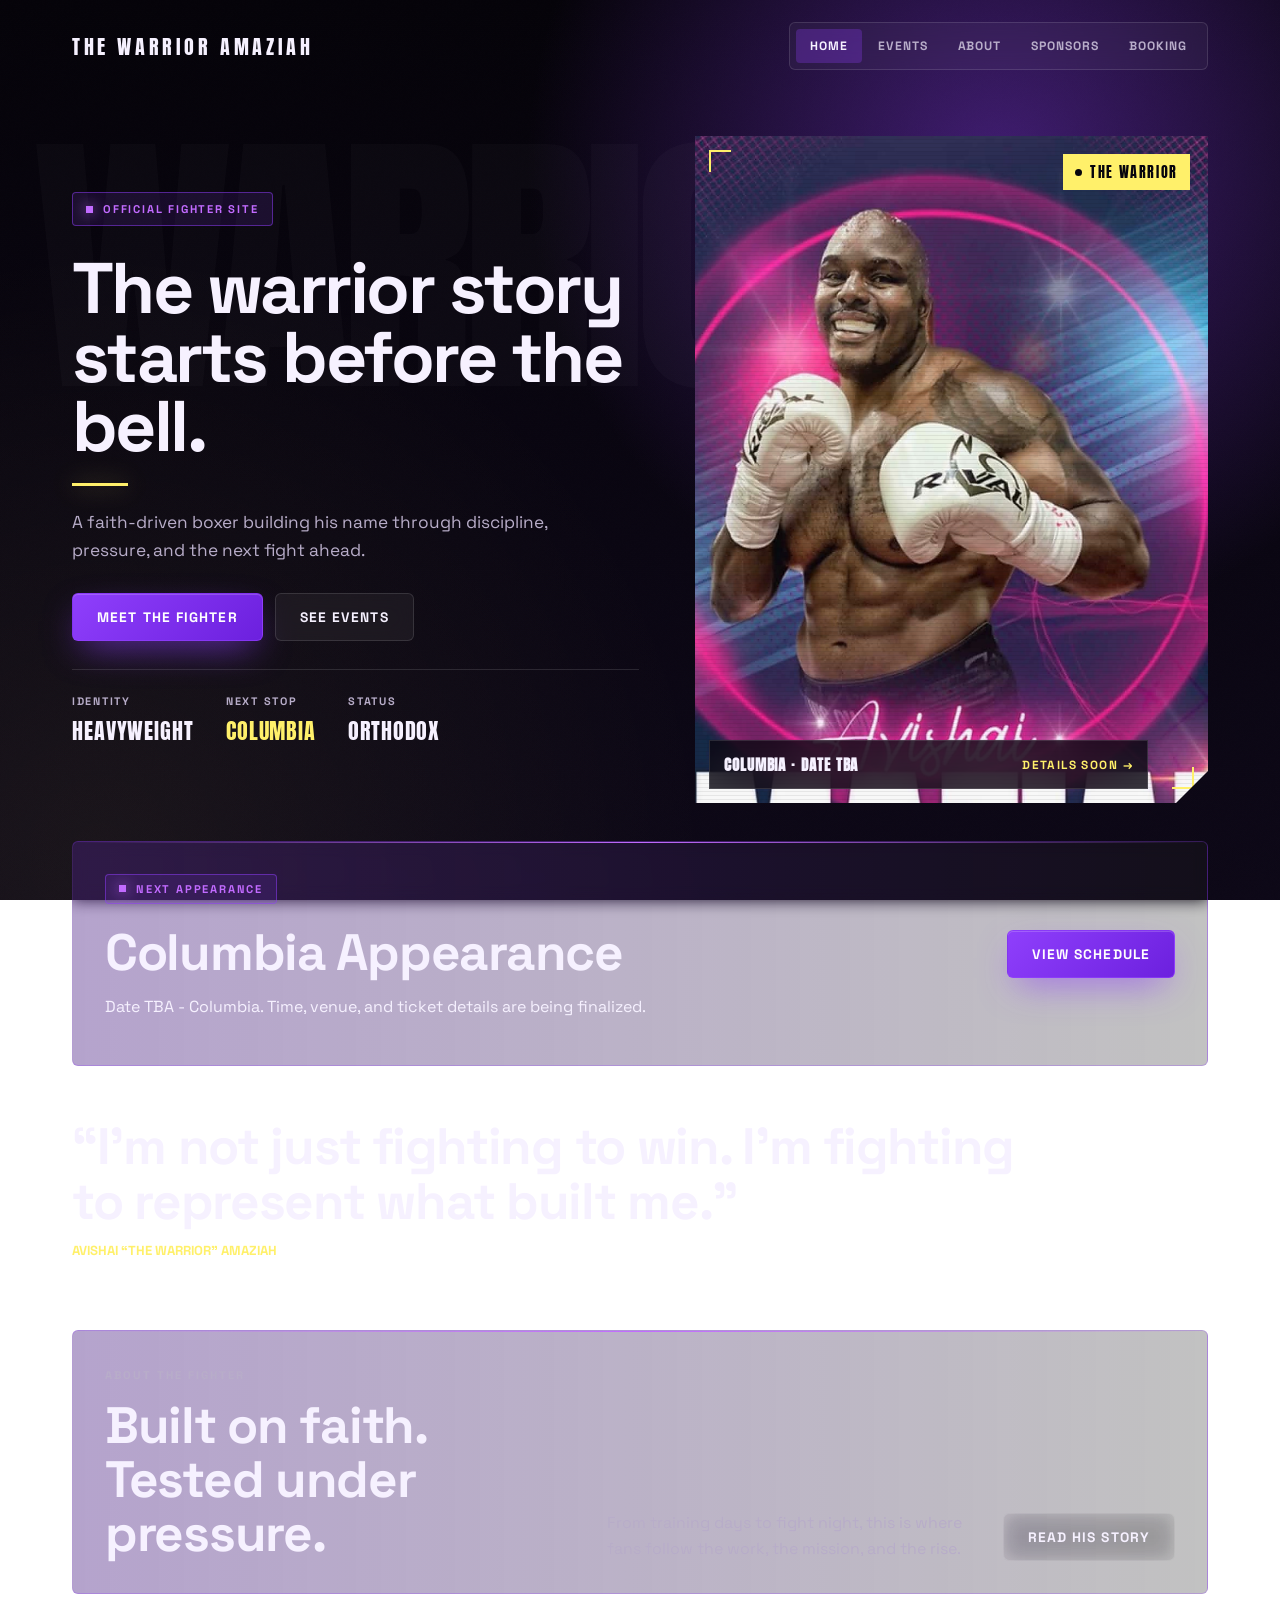
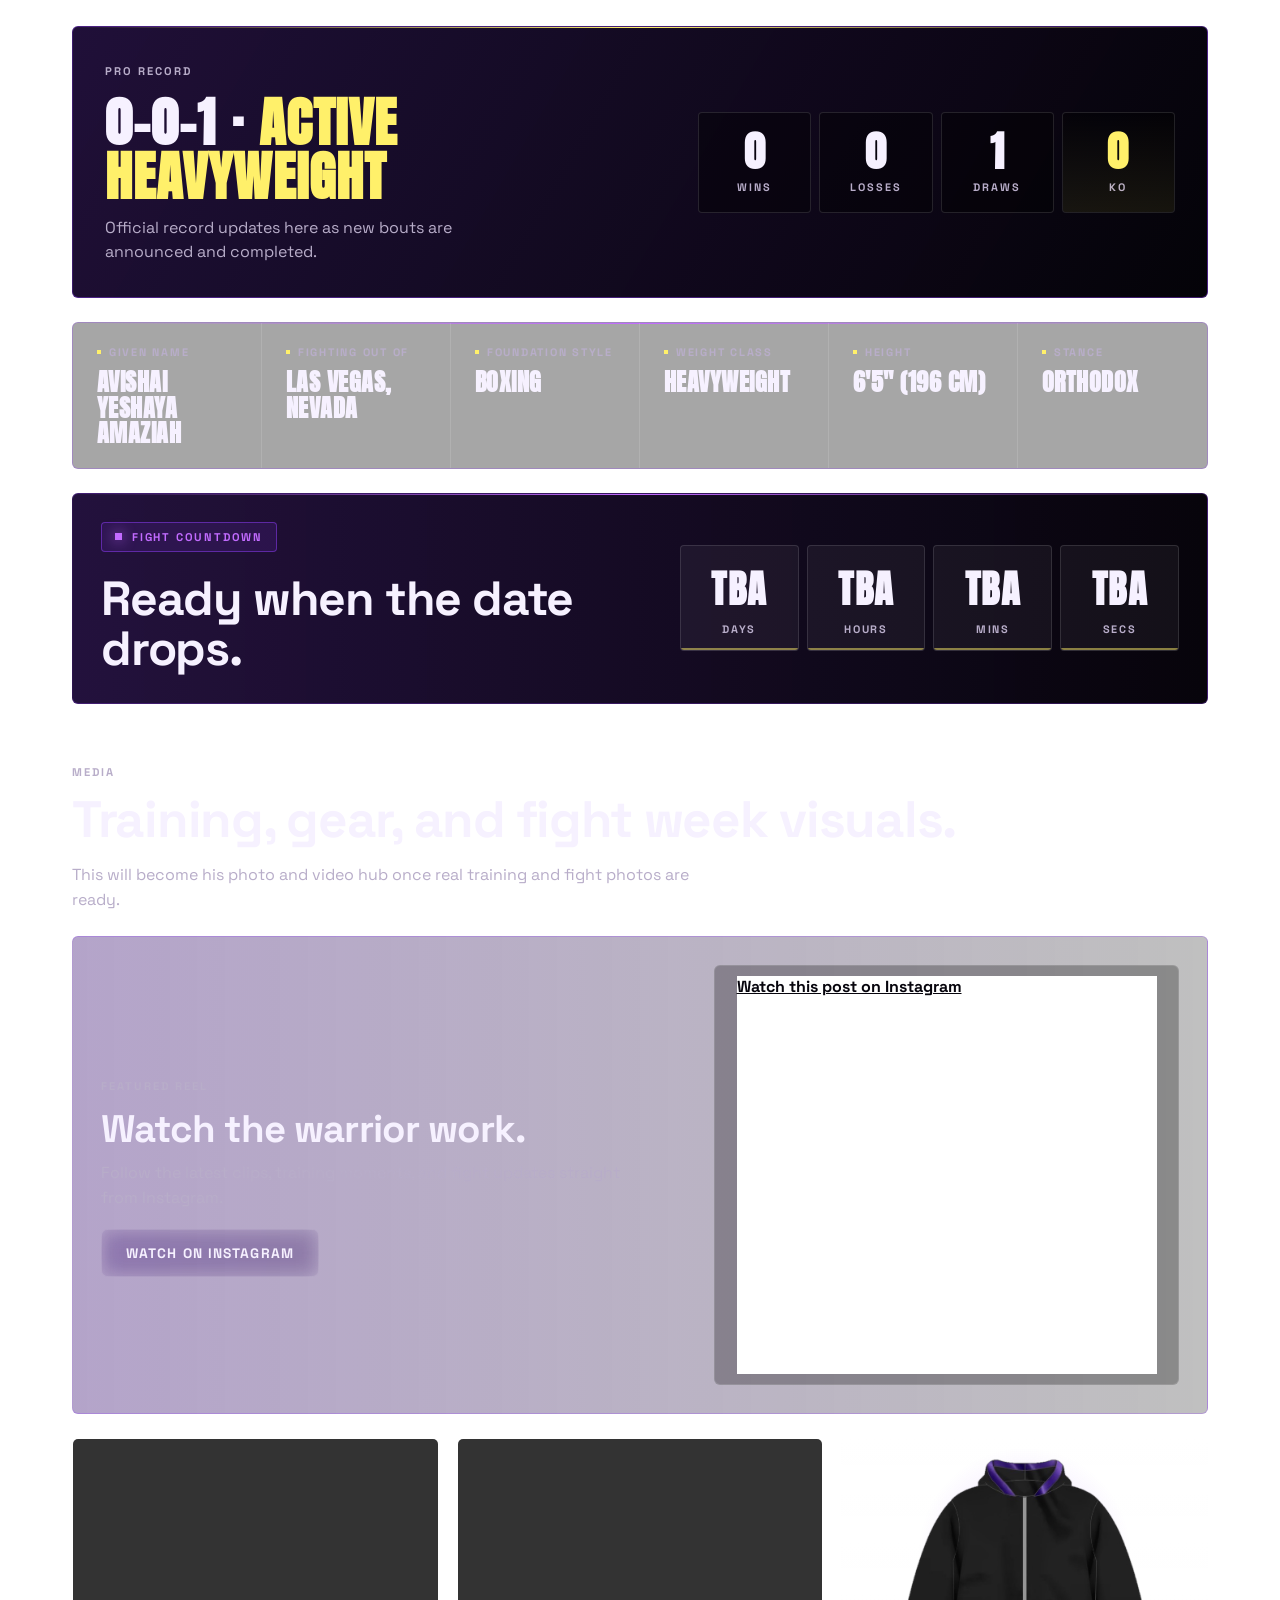
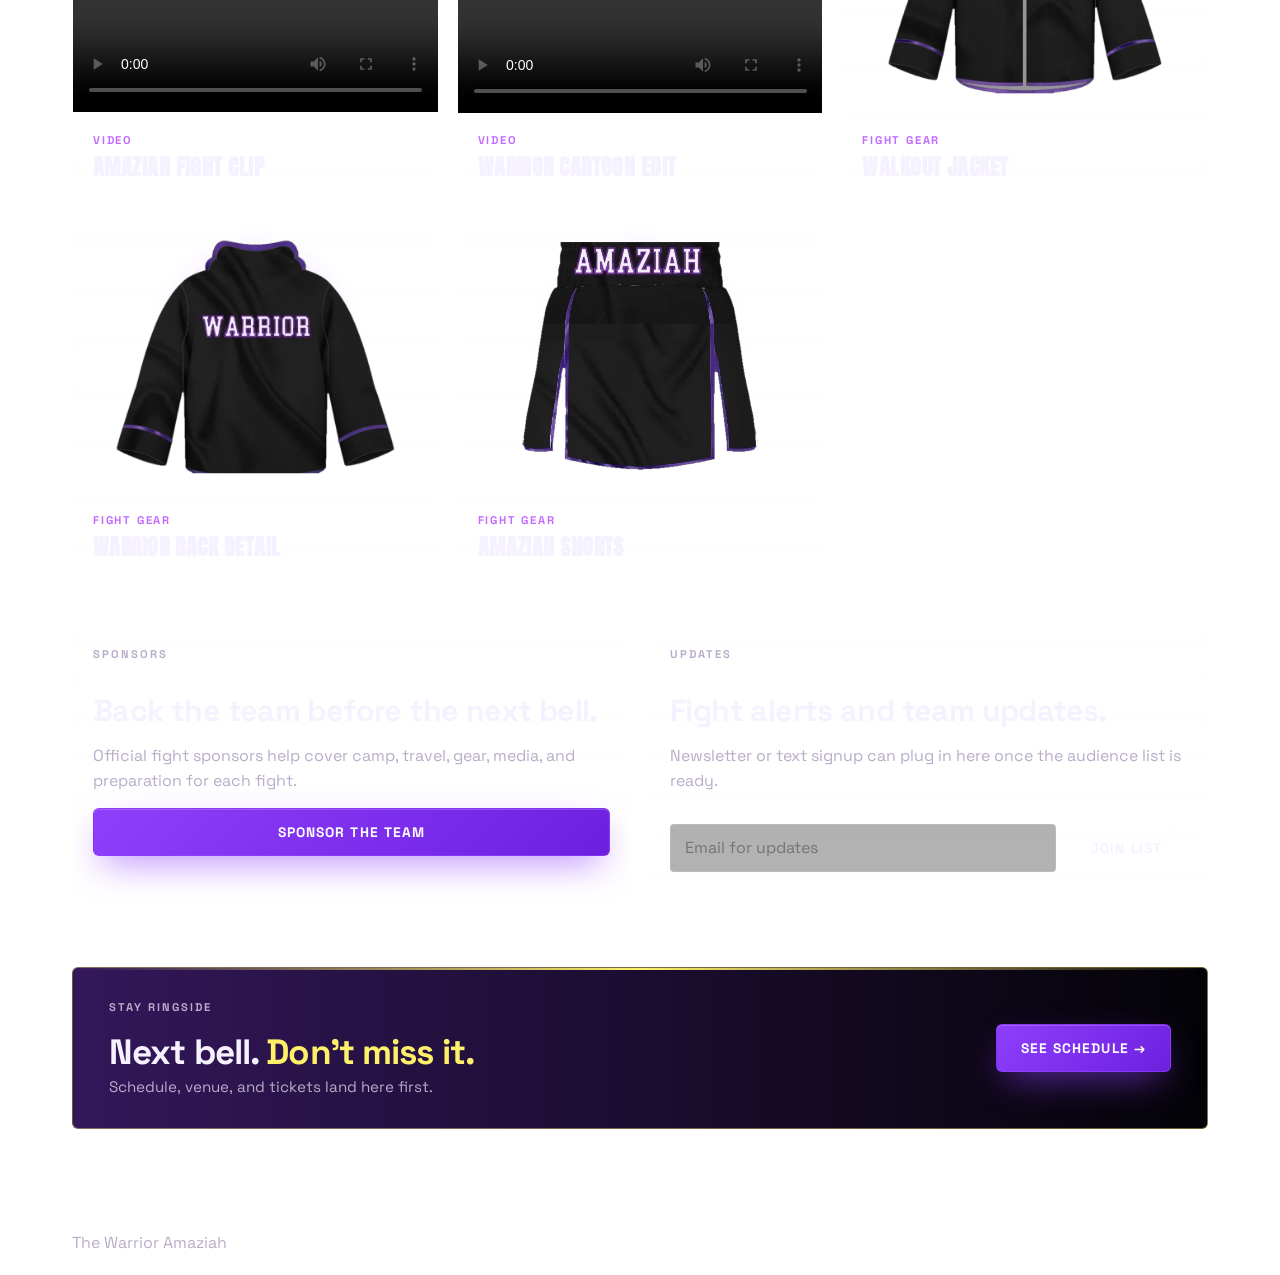
==== commit 0ecafc48: "Add newsletter signup management" ====
--- a/index.html
+++ b/index.html
@@ -126,9 +126,10 @@
           <p class="eyebrow muted">Updates</p>
           <h2>Fight alerts and team updates.</h2>
           <p>Newsletter or text signup can plug in here once the audience list is ready.</p>
-          <form class="signup-form" action="#" aria-label="Fight updates signup">
-            <input type="email" placeholder="Email for updates" aria-label="Email for updates">
+          <form class="signup-form" aria-label="Fight updates signup" data-newsletter-form>
+            <input name="email" type="email" placeholder="Email for updates" aria-label="Email for updates" required>
             <button class="button secondary" type="submit">Join List</button>
+            <p class="form-message" data-newsletter-message></p>
           </form>
         </article>
       </section>
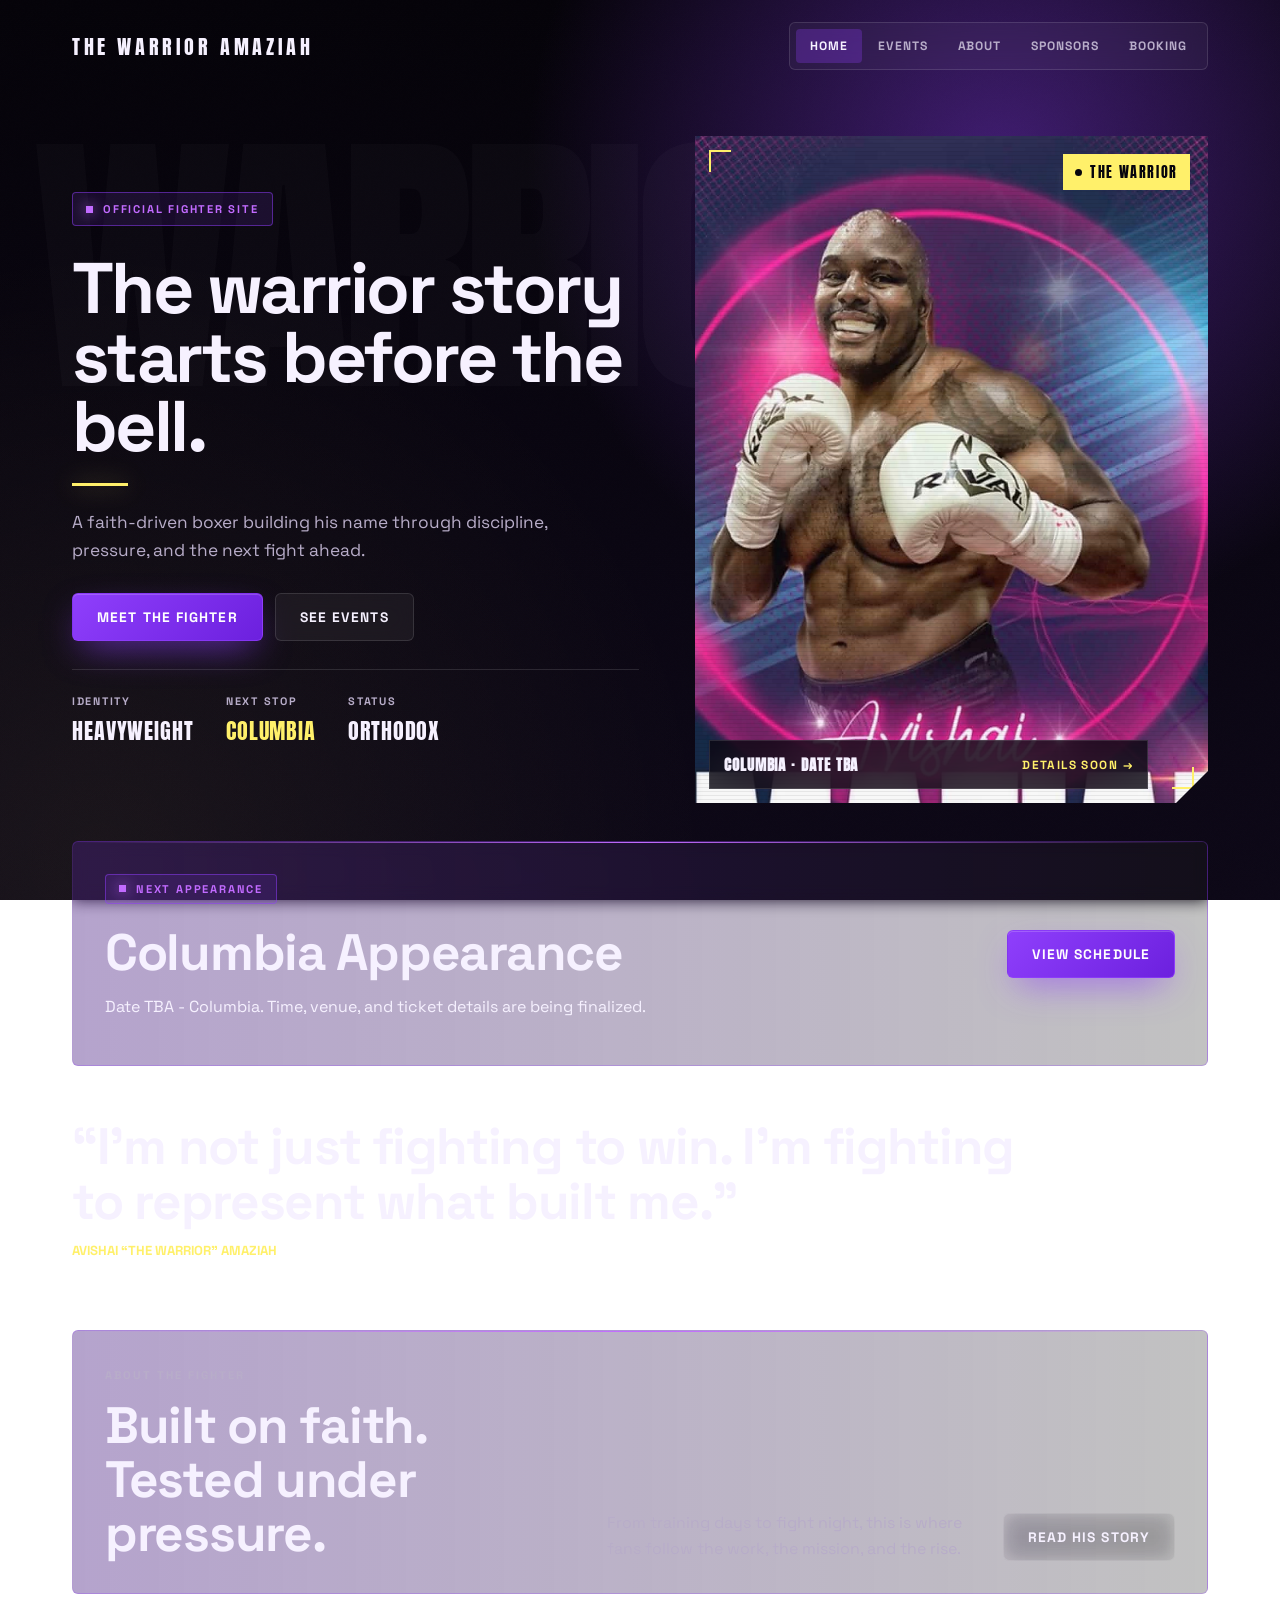
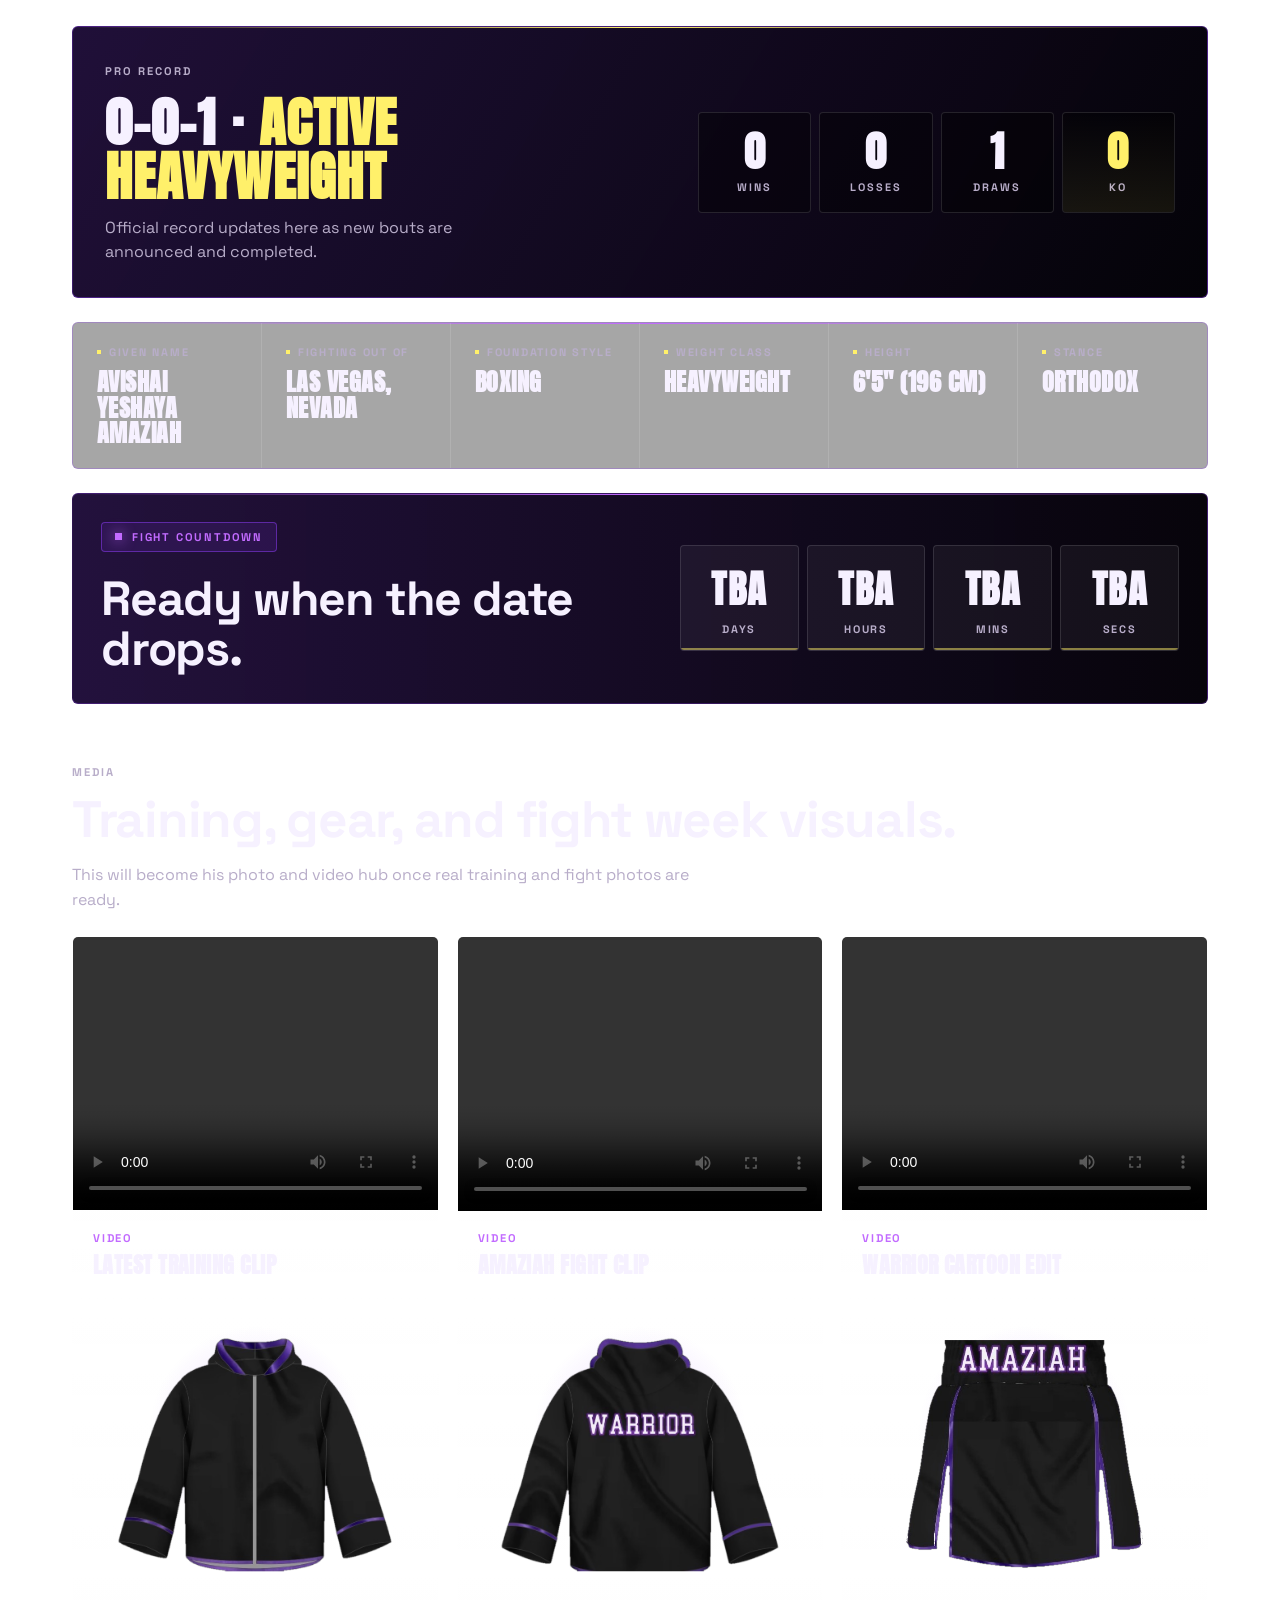
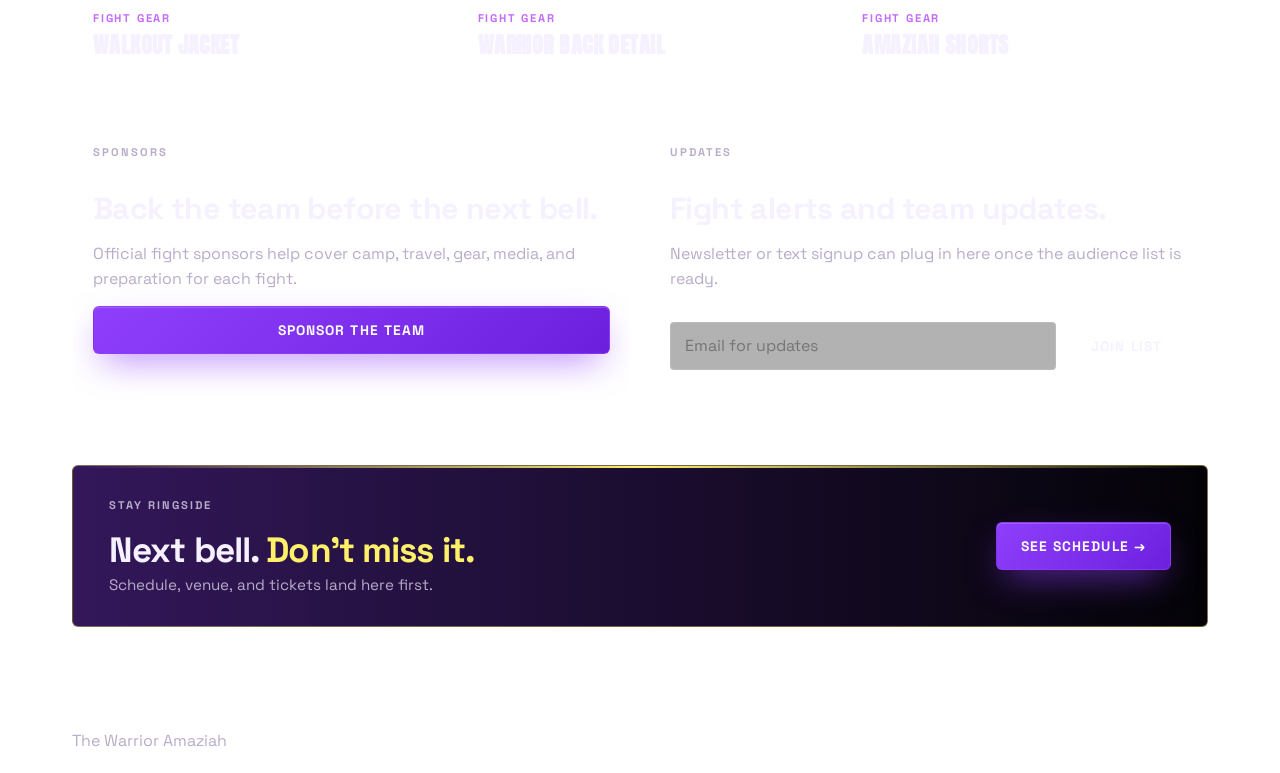
==== commit 96cbdf75: "Remove Instagram embed from homepage" ====
--- a/index.html
+++ b/index.html
@@ -100,19 +100,6 @@
         <h2>Training, gear, and fight week visuals.</h2>
         <p class="section-note">This will become his photo and video hub once real training and fight photos are ready.</p>
       </section>
-      <section class="featured-reel" aria-label="Featured Instagram reel">
-        <div>
-          <p class="eyebrow muted">Featured Reel</p>
-          <h2>Watch the warrior work.</h2>
-          <p>Follow the latest clips, training moments, and fight updates straight from Instagram.</p>
-          <a class="button secondary" href="https://www.instagram.com/p/C0vFBKnrQHZ/" target="_blank" rel="noopener">Watch on Instagram</a>
-        </div>
-        <div class="reel-embed">
-          <blockquote class="instagram-media" data-instgrm-captioned data-instgrm-permalink="https://www.instagram.com/p/C0vFBKnrQHZ/" data-instgrm-version="14">
-            <a href="https://www.instagram.com/p/C0vFBKnrQHZ/" target="_blank" rel="noopener">Watch this post on Instagram</a>
-          </blockquote>
-        </div>
-      </section>
       <section class="media-grid" data-media aria-label="Media gallery"></section>
 
       <section class="cta-grid" aria-label="Booking and updates">
@@ -148,6 +135,5 @@
       <span data-brand>The Warrior Amaziah</span>
       <div class="social-links" data-socials></div>
     </footer>
-    <script async src="https://www.instagram.com/embed.js"></script>
   </body>
 </html>
--- a/styles.css
+++ b/styles.css
@@ -1001,55 +1001,6 @@
   gap: 18px;
   grid-template-columns: repeat(3, minmax(0, 1fr));
   margin-top: 24px;
-}
-.featured-reel {
-  align-items: center;
-  background:
-    linear-gradient(90deg, rgba(143, 63, 252, 0.2), rgba(255,255,255,0.04)),
-    rgba(0,0,0,0.26);
-  border: 1px solid rgba(143, 63, 252, 0.28);
-  border-radius: 6px;
-  display: grid;
-  gap: 28px;
-  grid-template-columns: minmax(0, 0.78fr) minmax(300px, 0.62fr);
-  margin-top: 24px;
-  padding: 28px;
-}
-.featured-reel h2 {
-  font-family: var(--body);
-  font-size: clamp(1.7rem, 3vw, 2.4rem);
-  font-weight: 800;
-  letter-spacing: -0.025em;
-  line-height: 1.05;
-  margin: 0;
-}
-.featured-reel p {
-  color: var(--muted);
-  line-height: 1.55;
-  margin: 12px 0 18px;
-  max-width: 520px;
-}
-.reel-embed {
-  background: rgba(0, 0, 0, 0.28);
-  border: 1px solid var(--line);
-  border-radius: 6px;
-  display: grid;
-  justify-items: center;
-  min-height: 420px;
-  overflow: hidden;
-  padding: 10px;
-}
-.reel-embed .instagram-media {
-  background: #fff !important;
-  border: 0 !important;
-  margin: 0 auto !important;
-  max-width: 420px !important;
-  min-width: 280px !important;
-  width: 100% !important;
-}
-.reel-embed a {
-  color: #07050d;
-  font-weight: 800;
 }
 .product-card,
 .media-card,
@@ -1395,7 +1346,6 @@
   .about-layout img { min-height: 300px; }
   .proof-strip,
   .product-grid,
-  .featured-reel,
   .media-grid,
   .sponsor-grid,
   .cta-grid,
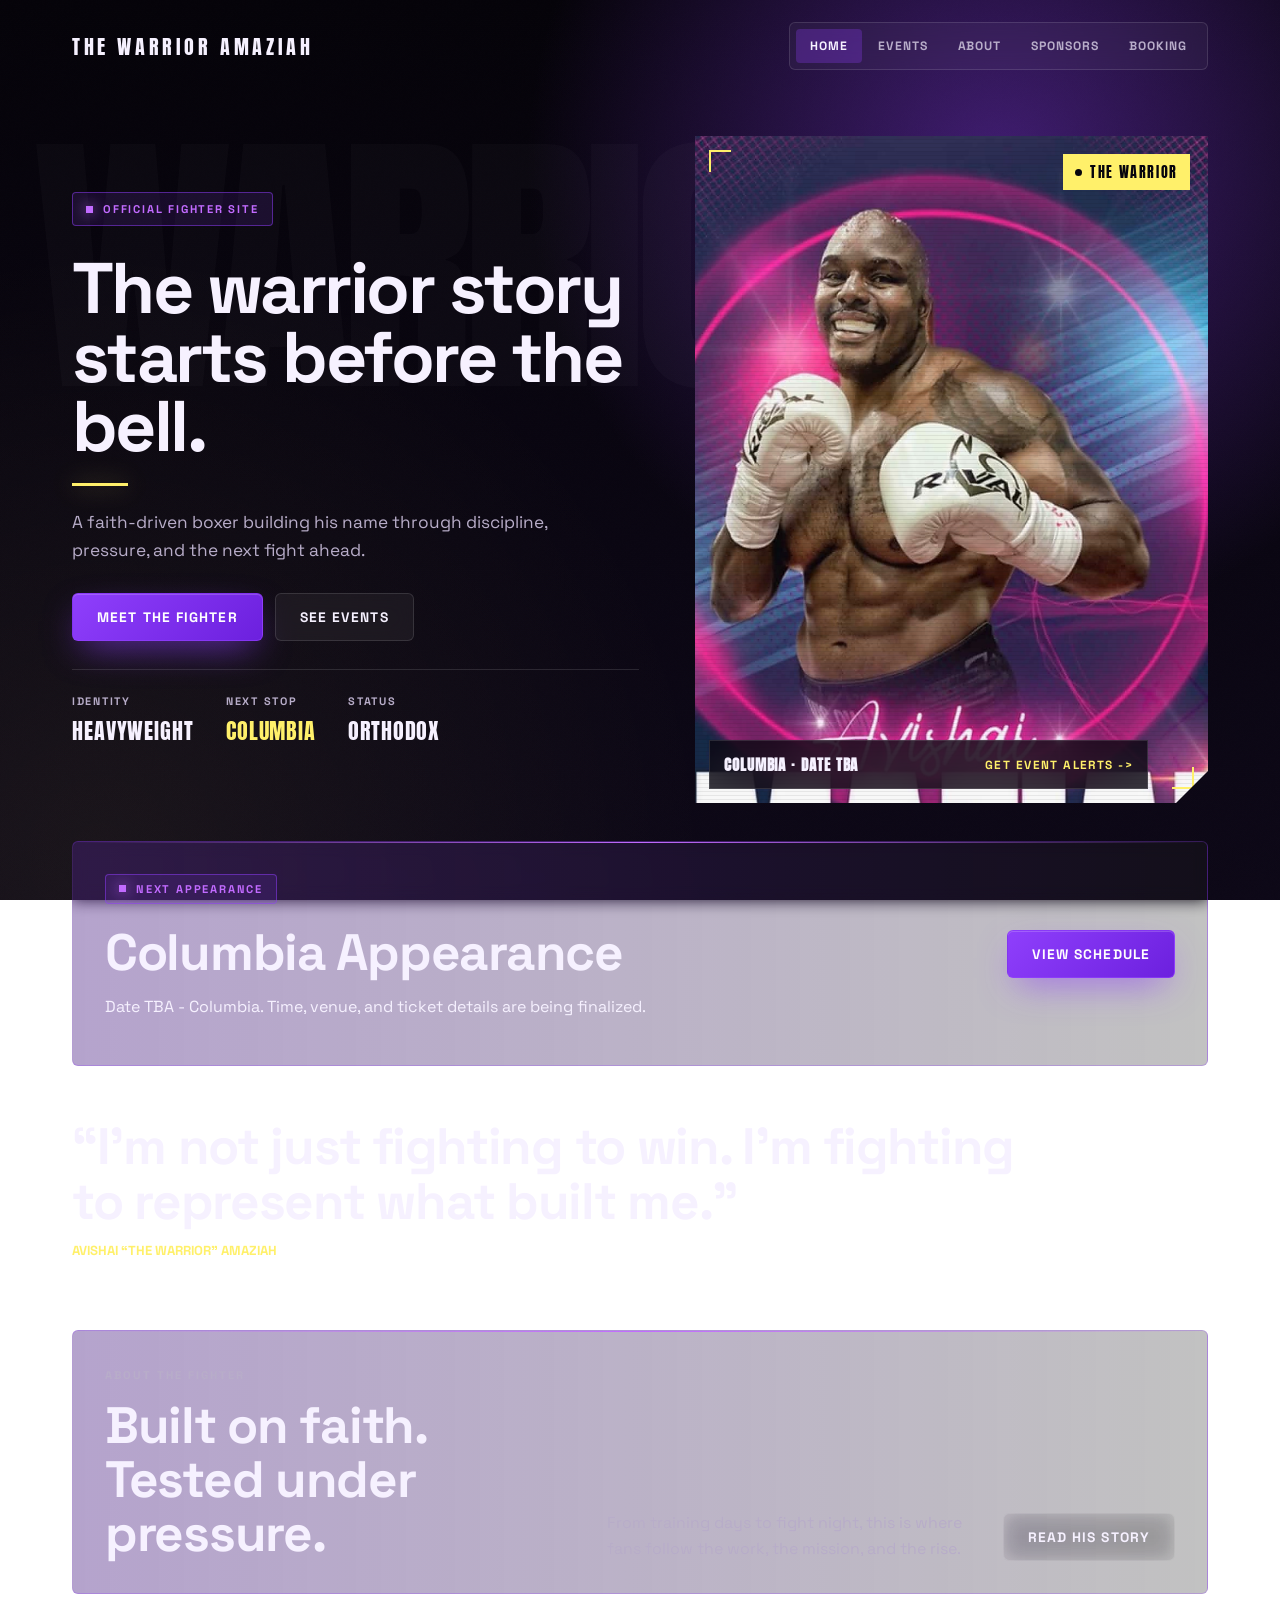
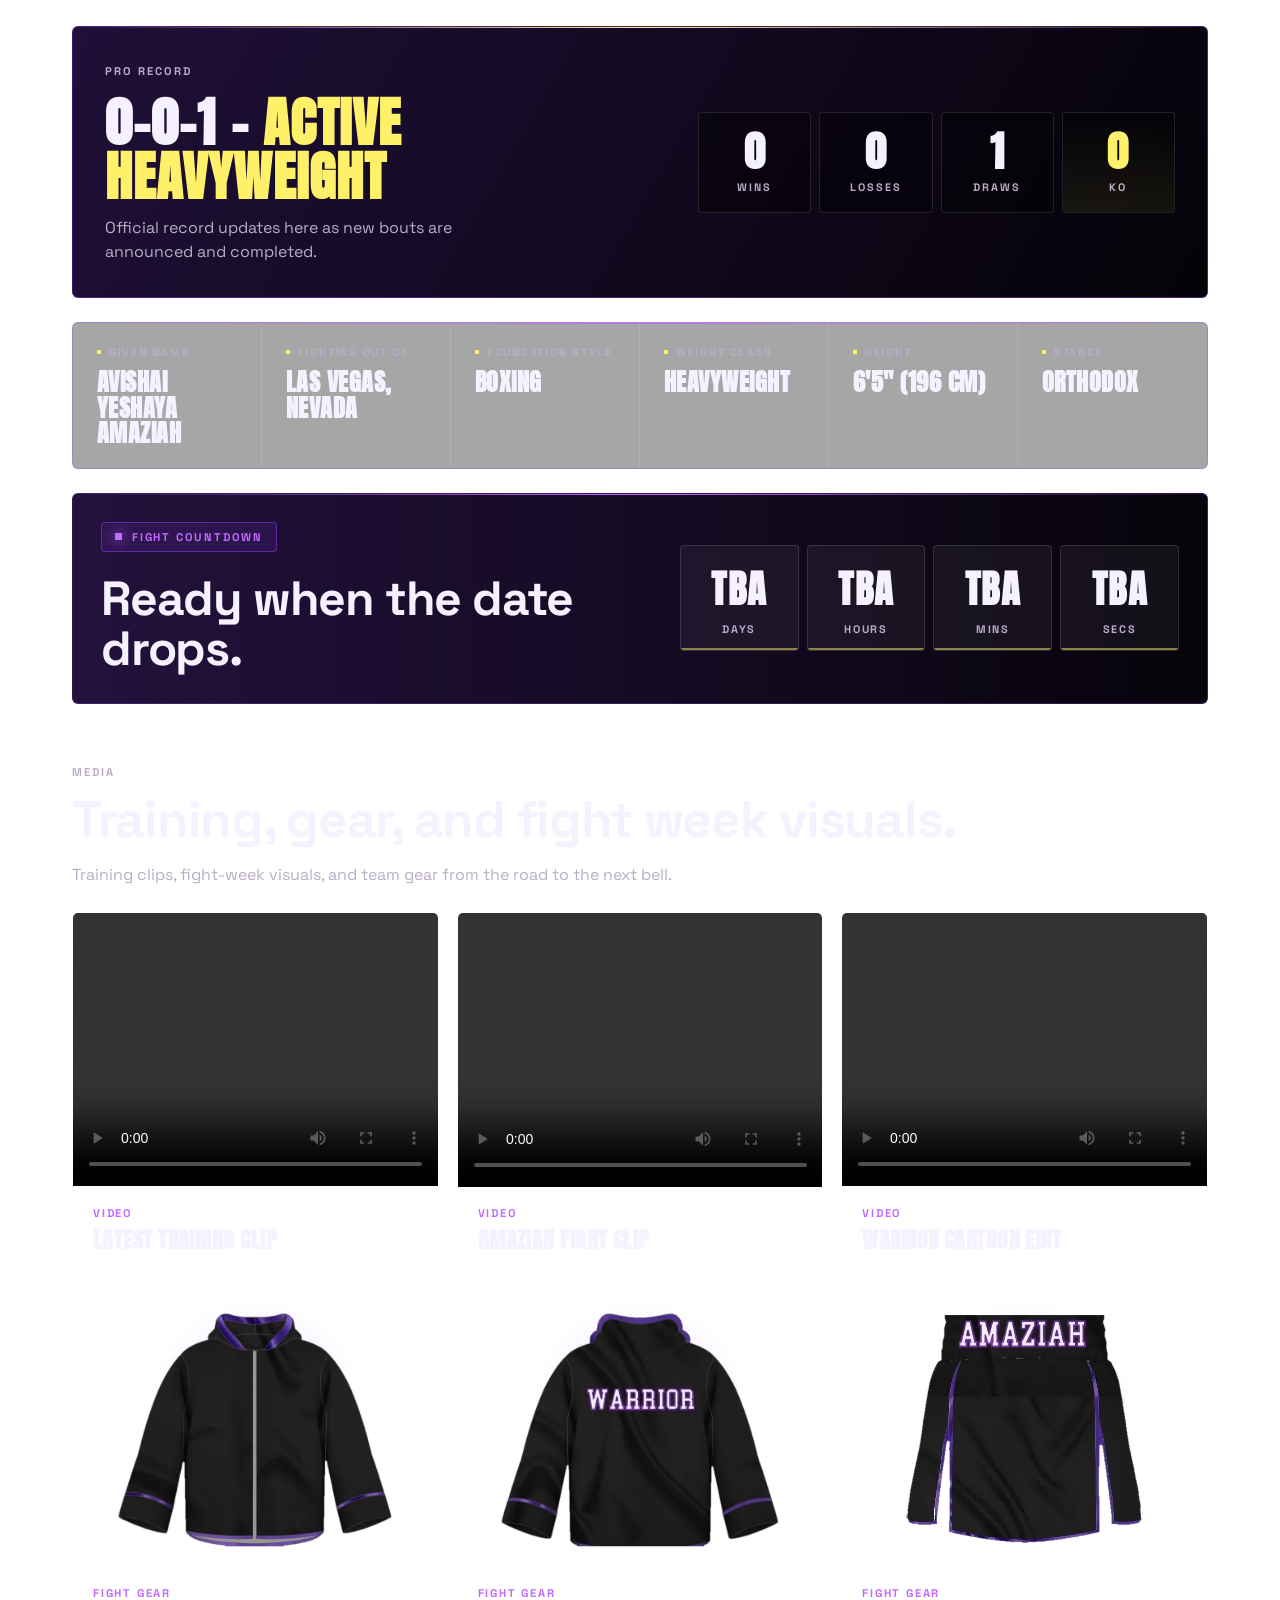
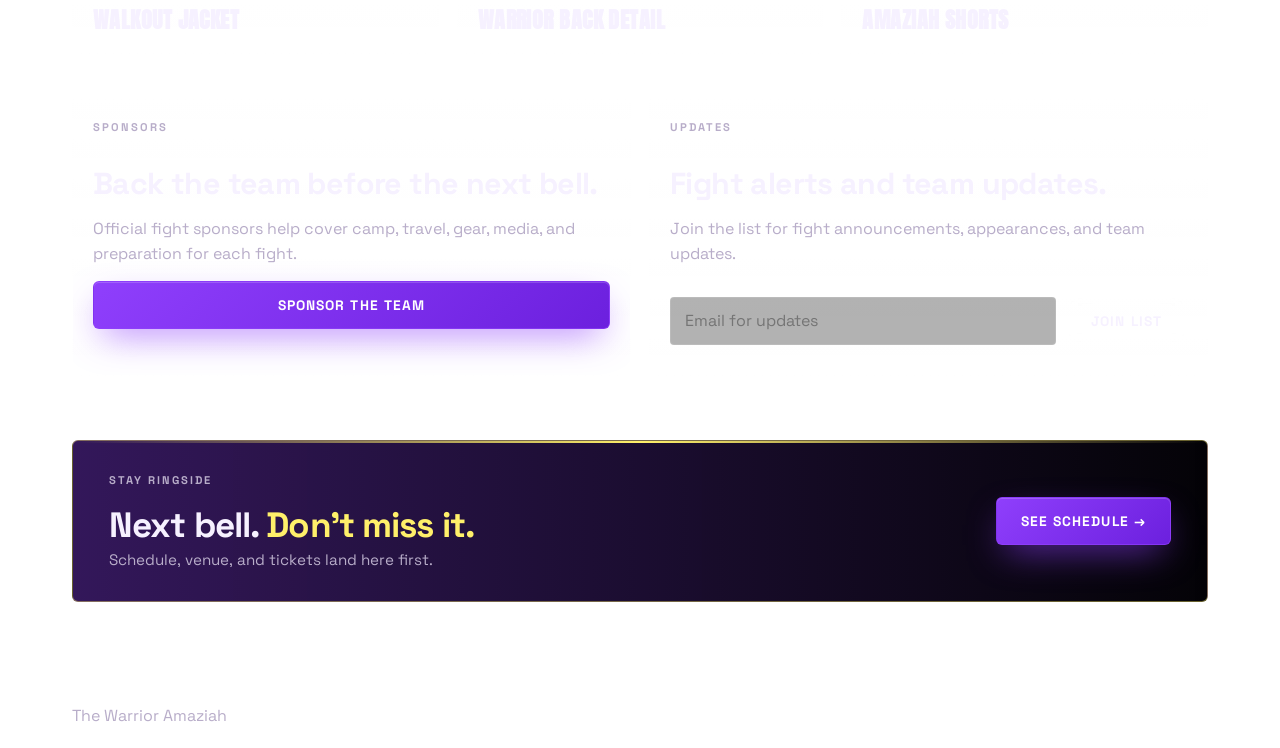
==== commit d41728cc: "Polish site UX and harden worker" ====
--- a/index.html
+++ b/index.html
@@ -16,6 +16,7 @@
     <script src="script.js" defer></script>
   </head>
   <body data-page="home">
+    <a class="skip-link" href="#main-content">Skip to content</a>
     <header class="site-header">
       <a class="brand" href="index.html" data-brand>The Warrior Amaziah</a>
       <nav aria-label="Primary navigation">
@@ -27,7 +28,7 @@
       </nav>
     </header>
 
-    <main>
+    <main id="main-content">
       <section class="hero">
         <div class="hero-copy">
           <p class="eyebrow">Official fighter site</p>
@@ -98,7 +99,7 @@
       <section class="section-intro">
         <p class="eyebrow muted">Media</p>
         <h2>Training, gear, and fight week visuals.</h2>
-        <p class="section-note">This will become his photo and video hub once real training and fight photos are ready.</p>
+        <p class="section-note">Training clips, fight-week visuals, and team gear from the road to the next bell.</p>
       </section>
       <section class="media-grid" data-media aria-label="Media gallery"></section>
 
@@ -112,7 +113,7 @@
         <article>
           <p class="eyebrow muted">Updates</p>
           <h2>Fight alerts and team updates.</h2>
-          <p>Newsletter or text signup can plug in here once the audience list is ready.</p>
+          <p>Join the list for fight announcements, appearances, and team updates.</p>
           <form class="signup-form" aria-label="Fight updates signup" data-newsletter-form>
             <input name="email" type="email" placeholder="Email for updates" aria-label="Email for updates" required>
             <button class="button secondary" type="submit">Join List</button>
--- a/styles.css
+++ b/styles.css
@@ -44,6 +44,28 @@
 a { color: inherit; }
 img { display: block; max-width: 100%; }
 
+:focus-visible {
+  outline: 3px solid var(--hot);
+  outline-offset: 3px;
+}
+
+.skip-link {
+  background: var(--hot);
+  color: #07050d;
+  font-weight: 900;
+  left: 16px;
+  padding: 10px 14px;
+  position: fixed;
+  top: 12px;
+  transform: translateY(-160%);
+  transition: transform 0.2s;
+  z-index: 1000;
+}
+
+.skip-link:focus {
+  transform: translateY(0);
+}
+
 .site-header,
 .site-footer {
   align-items: center;
@@ -1042,7 +1064,7 @@
 }
 .media-card video {
   display: block;
-  object-fit: cover;
+  object-fit: contain;
 }
 .product-card-body,
 .media-card div,
@@ -1126,7 +1148,6 @@
 .contact-form input:focus,
 .contact-form select:focus,
 .contact-form textarea:focus {
-  outline: none;
   border-color: var(--violet);
   background: rgba(0, 0, 0, 0.45);
 }
@@ -1149,6 +1170,17 @@
   font-weight: 700;
   font-size: 0.9rem;
   letter-spacing: 0.04em;
+}
+.form-fallback {
+  color: var(--muted);
+  font-size: 0.92rem;
+  grid-column: 1 / -1;
+  line-height: 1.5;
+  margin: 0;
+}
+.form-fallback a {
+  color: var(--hot);
+  font-weight: 800;
 }
 .signup-form {
   display: grid;
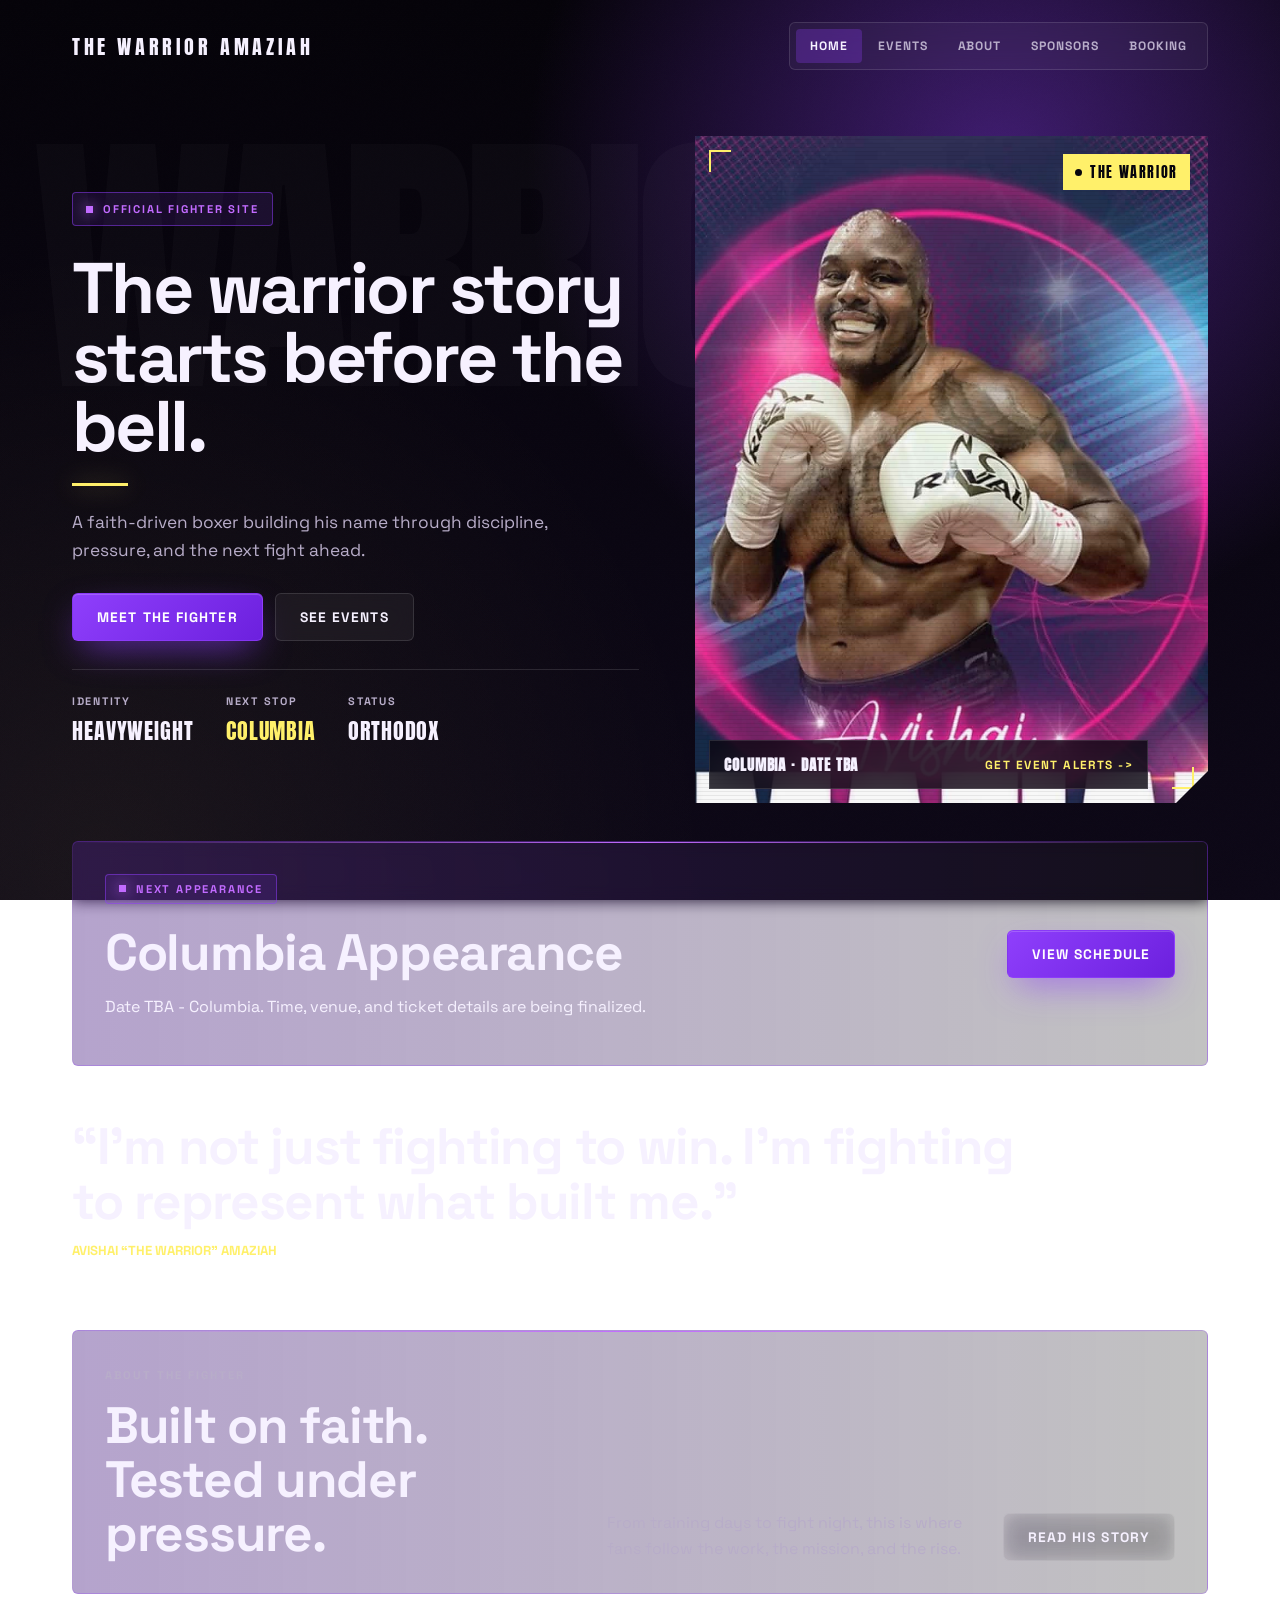
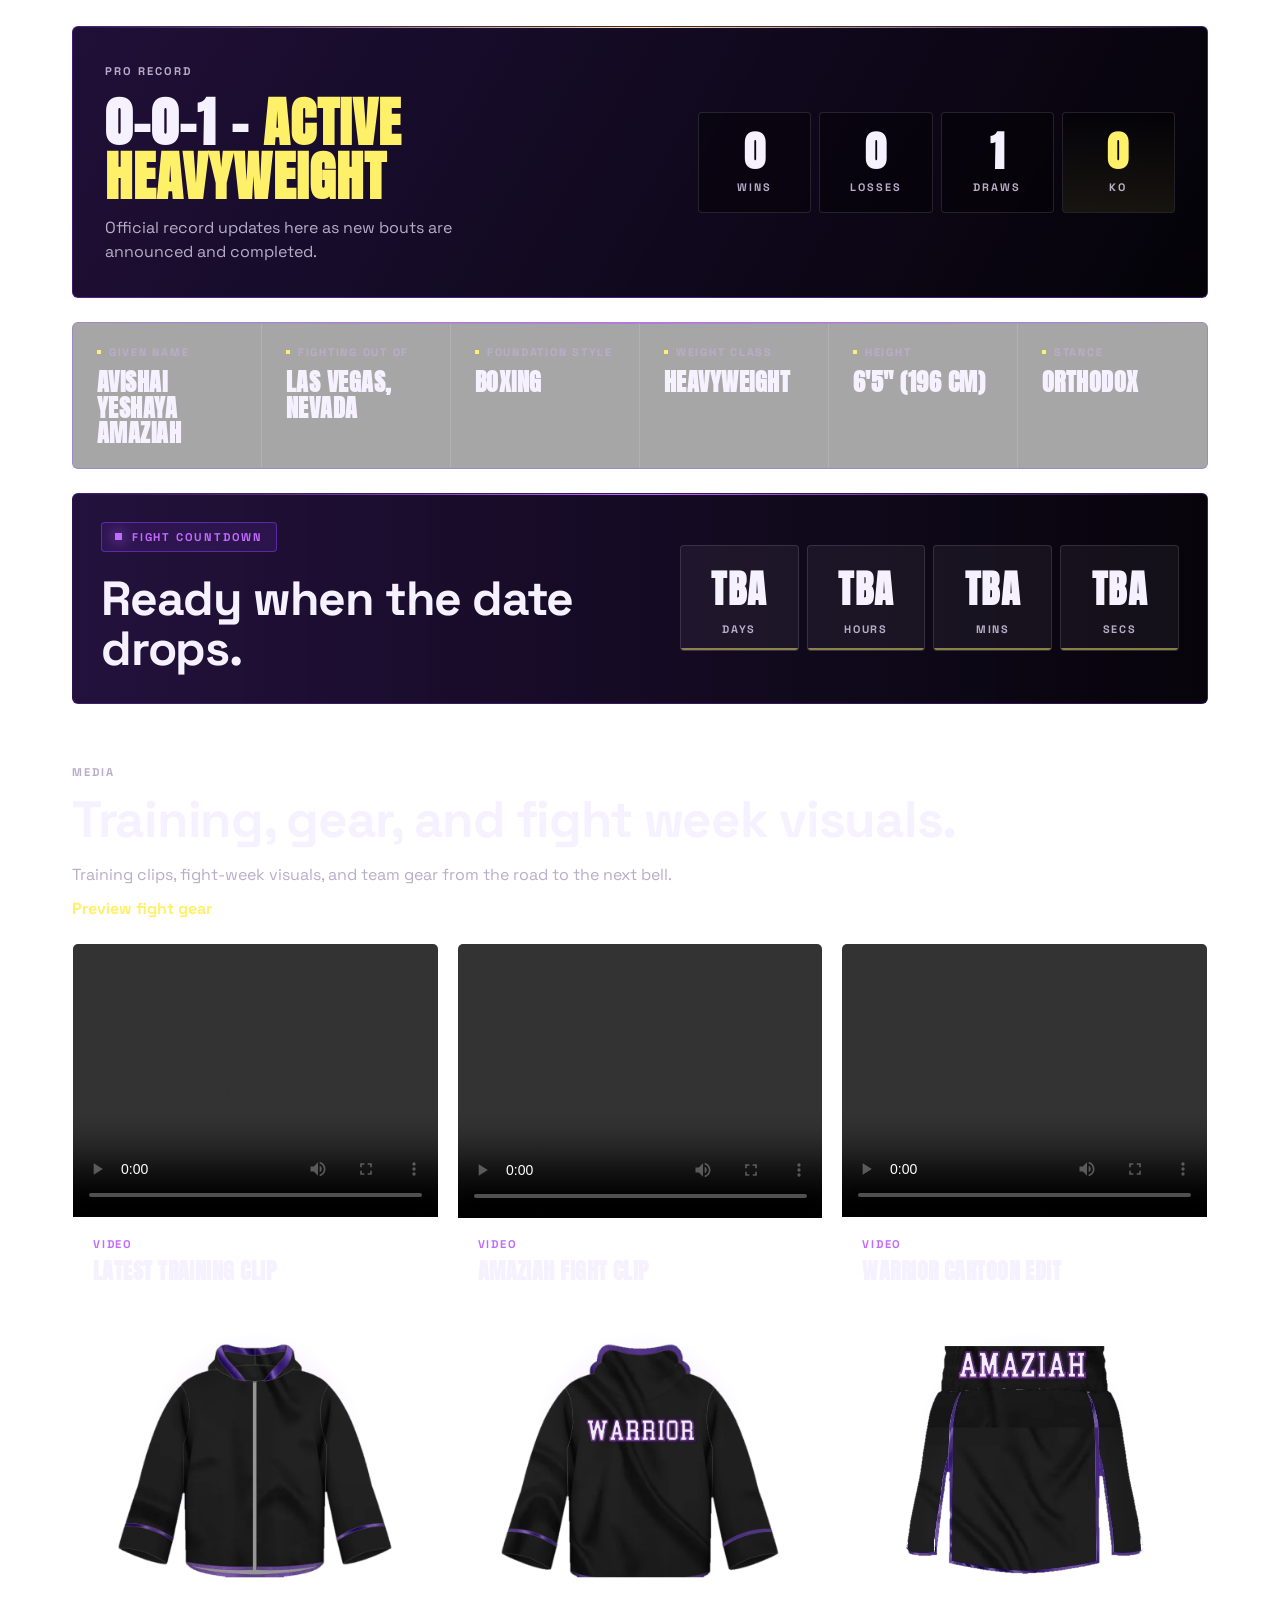
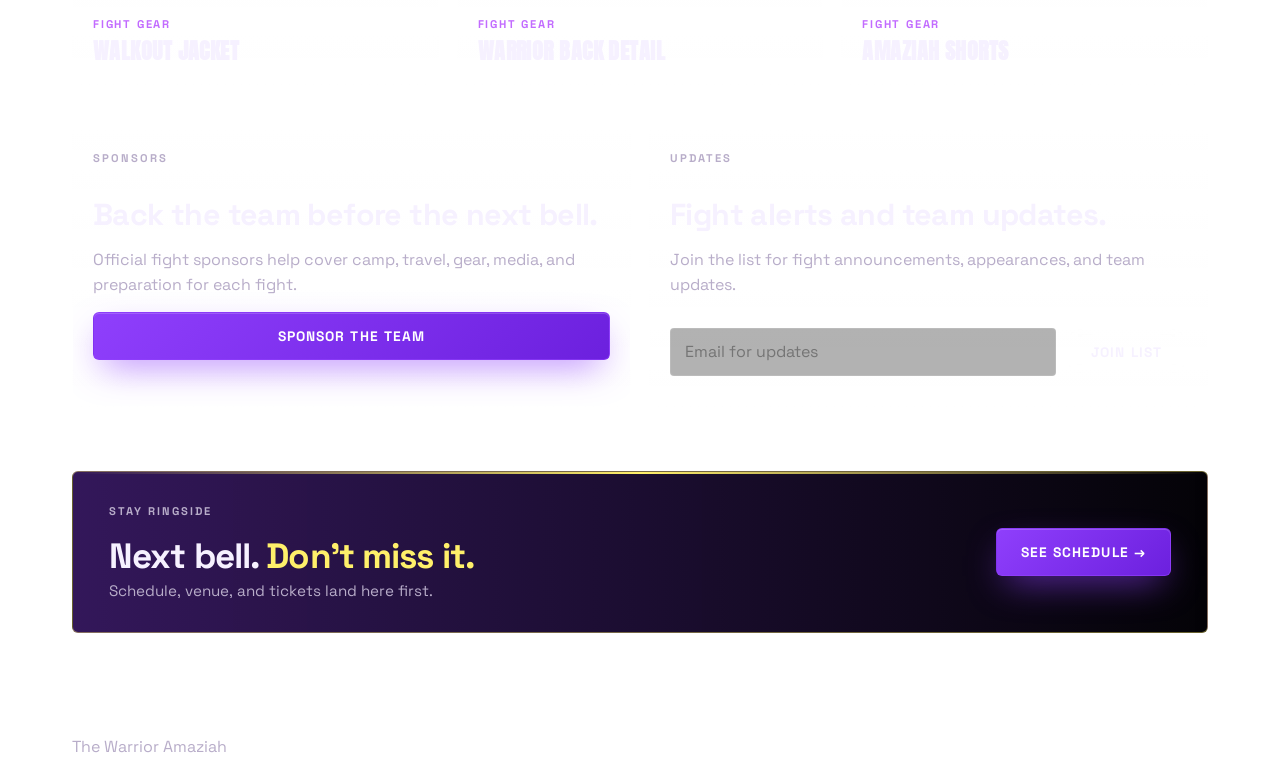
==== commit 73205bf6: "Add SEO metadata and schema" ====
--- a/index.html
+++ b/index.html
@@ -3,8 +3,9 @@
   <head>
     <meta charset="utf-8">
     <meta name="viewport" content="width=device-width, initial-scale=1">
-    <title>The Warrior Amaziah | Official Fighter Site</title>
-    <meta name="description" content="Official site for The Warrior Amaziah. Upcoming fights, appearances, and booking.">
+    <title>The Warrior Amaziah | Official Boxer Site</title>
+    <meta name="description" content="Official site for Avishai The Warrior Amaziah, a Las Vegas heavyweight boxer. Follow fights, appearances, training clips, booking, and sponsors.">
+    <link rel="canonical" href="https://thewarrioramaziah.com/">
     <meta property="og:title" content="The Warrior Amaziah | Official Fighter Site">
     <meta property="og:description" content="Follow The Warrior Amaziah for fights, appearances, and booking.">
     <meta property="og:type" content="website">
@@ -12,6 +13,33 @@
     <meta property="og:image" content="https://thewarrioramaziah.com/assets/avishai-amaziah-hero-natural.jpg">
     <meta name="twitter:card" content="summary_large_image">
     <link rel="stylesheet" href="styles.css">
+    <script type="application/ld+json">
+      {
+        "@context": "https://schema.org",
+        "@type": "Person",
+        "name": "Avishai Yeshaya Amaziah",
+        "alternateName": ["The Warrior Amaziah", "The Warrior"],
+        "url": "https://thewarrioramaziah.com/",
+        "image": "https://thewarrioramaziah.com/assets/avishai-amaziah-hero-natural.jpg",
+        "description": "Avishai The Warrior Amaziah is a faith-driven heavyweight boxer fighting out of Las Vegas, Nevada.",
+        "sport": "Boxing",
+        "height": "6 ft 5 in",
+        "homeLocation": {
+          "@type": "Place",
+          "name": "Las Vegas, Nevada"
+        },
+        "sameAs": []
+      }
+    </script>
+    <script type="application/ld+json">
+      {
+        "@context": "https://schema.org",
+        "@type": "WebSite",
+        "name": "The Warrior Amaziah",
+        "url": "https://thewarrioramaziah.com/",
+        "description": "Official website for Avishai The Warrior Amaziah."
+      }
+    </script>
     <script src="site-data.js" defer></script>
     <script src="script.js" defer></script>
   </head>
@@ -100,6 +128,7 @@
         <p class="eyebrow muted">Media</p>
         <h2>Training, gear, and fight week visuals.</h2>
         <p class="section-note">Training clips, fight-week visuals, and team gear from the road to the next bell.</p>
+        <a class="text-link" href="merch.html">Preview fight gear</a>
       </section>
       <section class="media-grid" data-media aria-label="Media gallery"></section>
 
--- a/styles.css
+++ b/styles.css
@@ -139,6 +139,18 @@
 .social-links a:hover { color: var(--text); }
 
 .social-links { display: flex; flex-wrap: wrap; gap: 18px; }
+
+.text-link {
+  color: var(--hot);
+  display: inline-flex;
+  font-weight: 800;
+  margin-top: 10px;
+  text-decoration: none;
+}
+
+.text-link:hover {
+  color: var(--text);
+}
 
 main {
   margin: 0 auto;
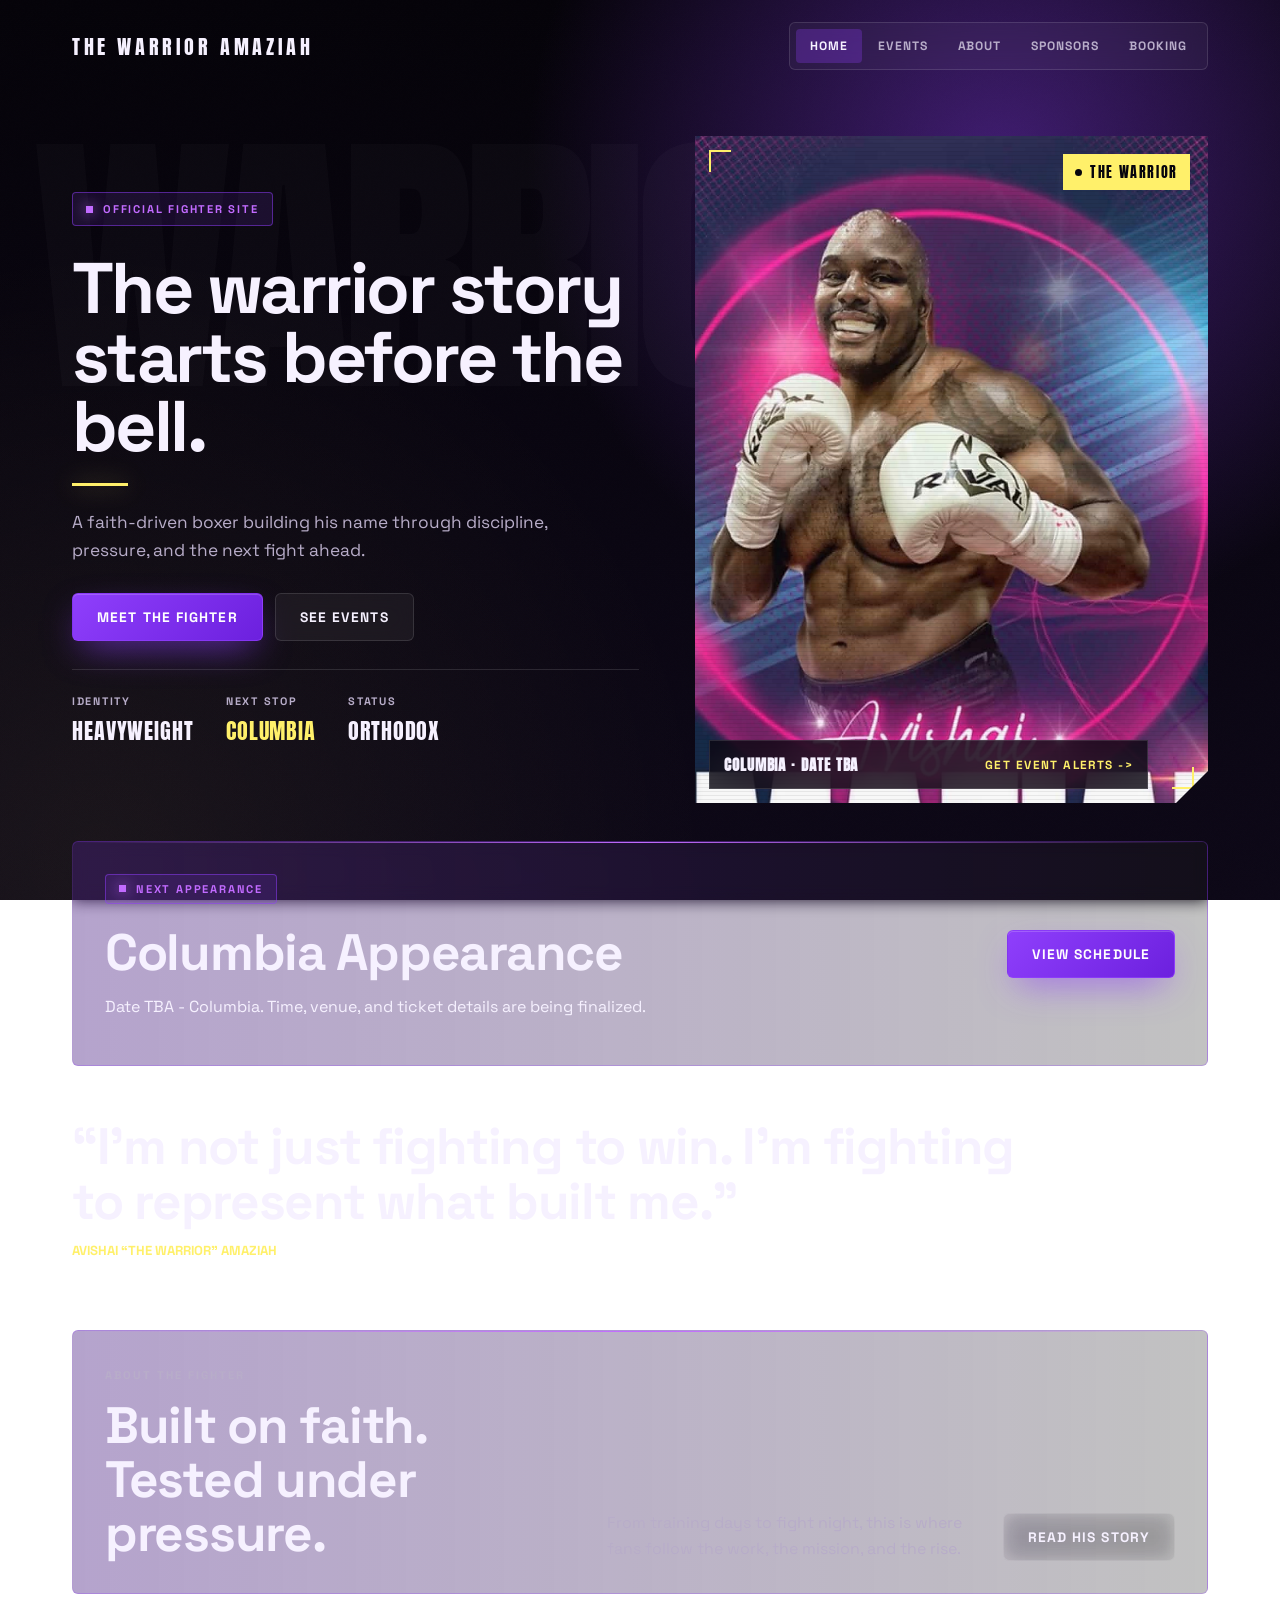
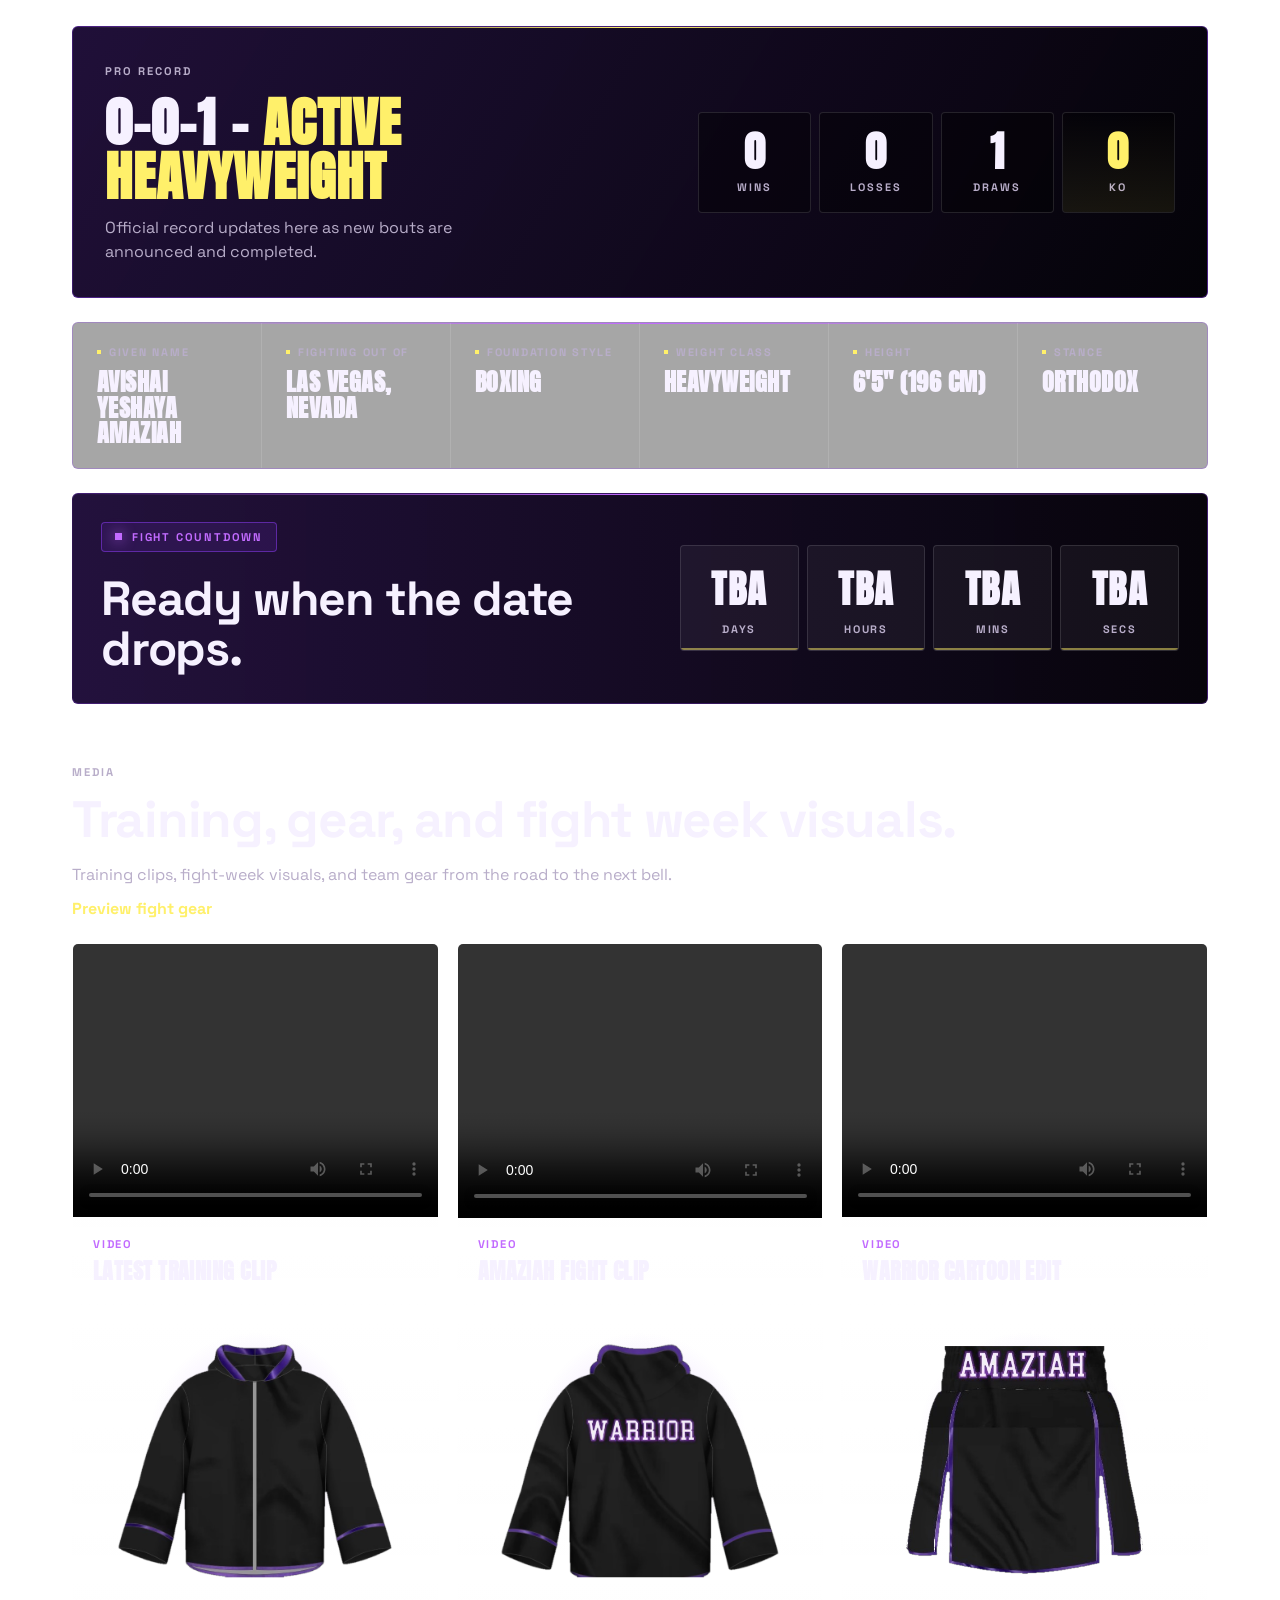
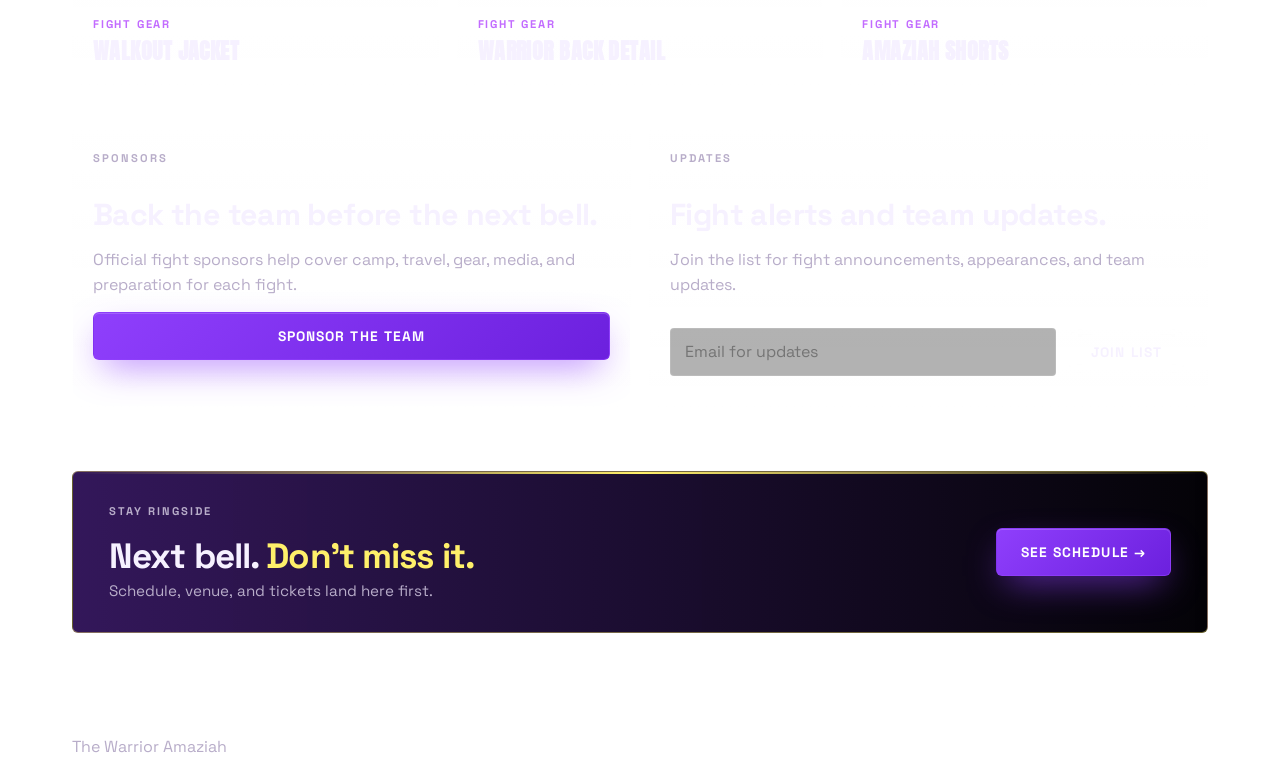
==== commit 63ed9897: "Expand sponsor SEO content" ====
--- a/index.html
+++ b/index.html
@@ -12,6 +12,11 @@
     <meta property="og:url" content="https://thewarrioramaziah.com/">
     <meta property="og:image" content="https://thewarrioramaziah.com/assets/avishai-amaziah-hero-natural.jpg">
     <meta name="twitter:card" content="summary_large_image">
+    <meta name="twitter:image:alt" content="Avishai The Warrior Amaziah wearing boxing gloves">
+    <meta name="twitter:image" content="https://thewarrioramaziah.com/assets/avishai-amaziah-hero-natural.jpg">
+    <meta name="twitter:description" content="Official site for Avishai The Warrior Amaziah, a Las Vegas heavyweight boxer. Follow fights, appearances, training clips, booking, and sponsors.">
+    <meta name="twitter:title" content="The Warrior Amaziah | Official Boxer Site">
+    <meta property="og:site_name" content="The Warrior Amaziah">
     <link rel="stylesheet" href="styles.css">
     <script type="application/ld+json">
       {
--- a/styles.css
+++ b/styles.css
@@ -1317,6 +1317,35 @@
   margin: 0;
 }
 .sponsor-grid p {
+  color: var(--muted);
+  line-height: 1.55;
+  margin: 0;
+}
+.sponsor-faq {
+  margin-top: 44px;
+}
+.compact-copy {
+  max-width: 780px;
+}
+.faq-list {
+  display: grid;
+  gap: 14px;
+  grid-template-columns: repeat(3, minmax(0, 1fr));
+  margin-top: 18px;
+}
+.faq-list article {
+  background: rgba(0, 0, 0, 0.26);
+  border: 1px solid var(--line);
+  border-radius: 6px;
+  padding: 20px;
+}
+.faq-list h3 {
+  font-family: var(--body);
+  font-size: 1.05rem;
+  letter-spacing: -0.01em;
+  margin: 0 0 10px;
+}
+.faq-list p {
   color: var(--muted);
   line-height: 1.55;
   margin: 0;
@@ -1392,6 +1421,7 @@
   .product-grid,
   .media-grid,
   .sponsor-grid,
+  .faq-list,
   .cta-grid,
   .signup-form,
   .contact-form { grid-template-columns: 1fr; }
